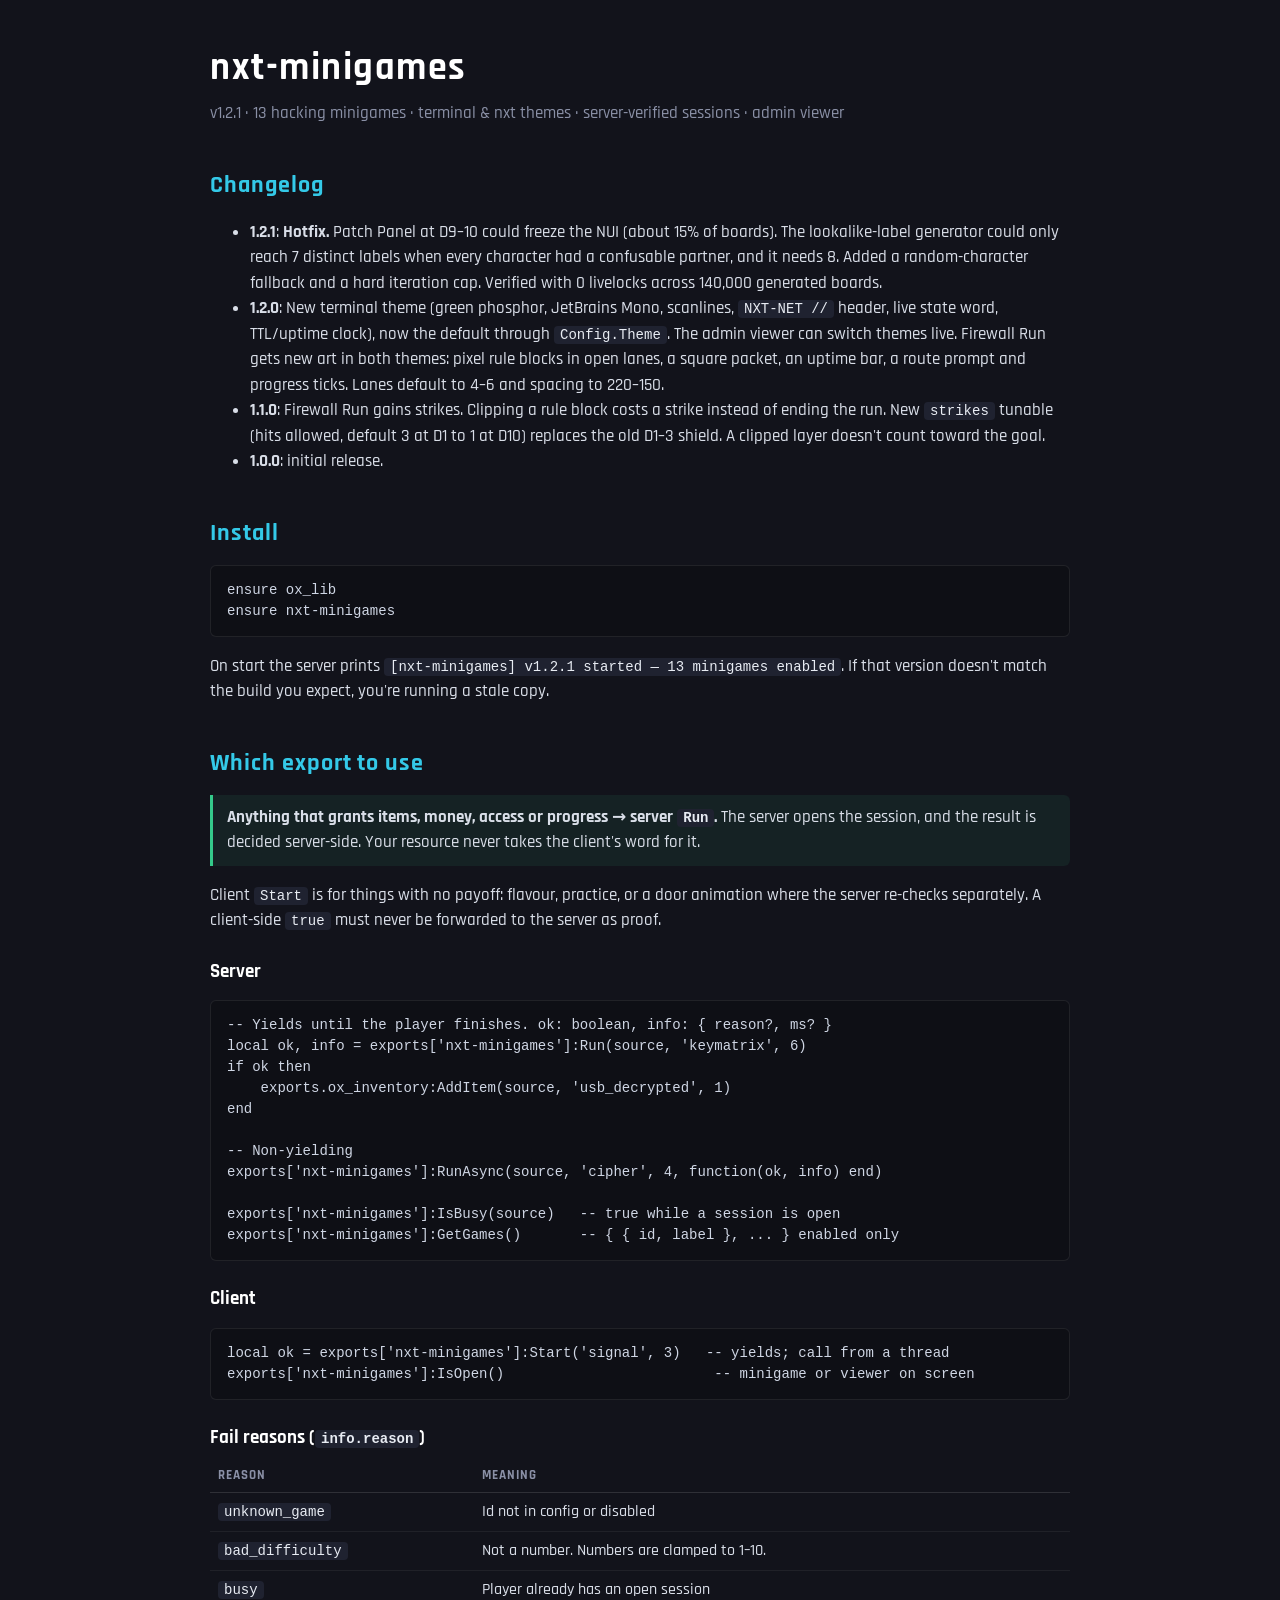
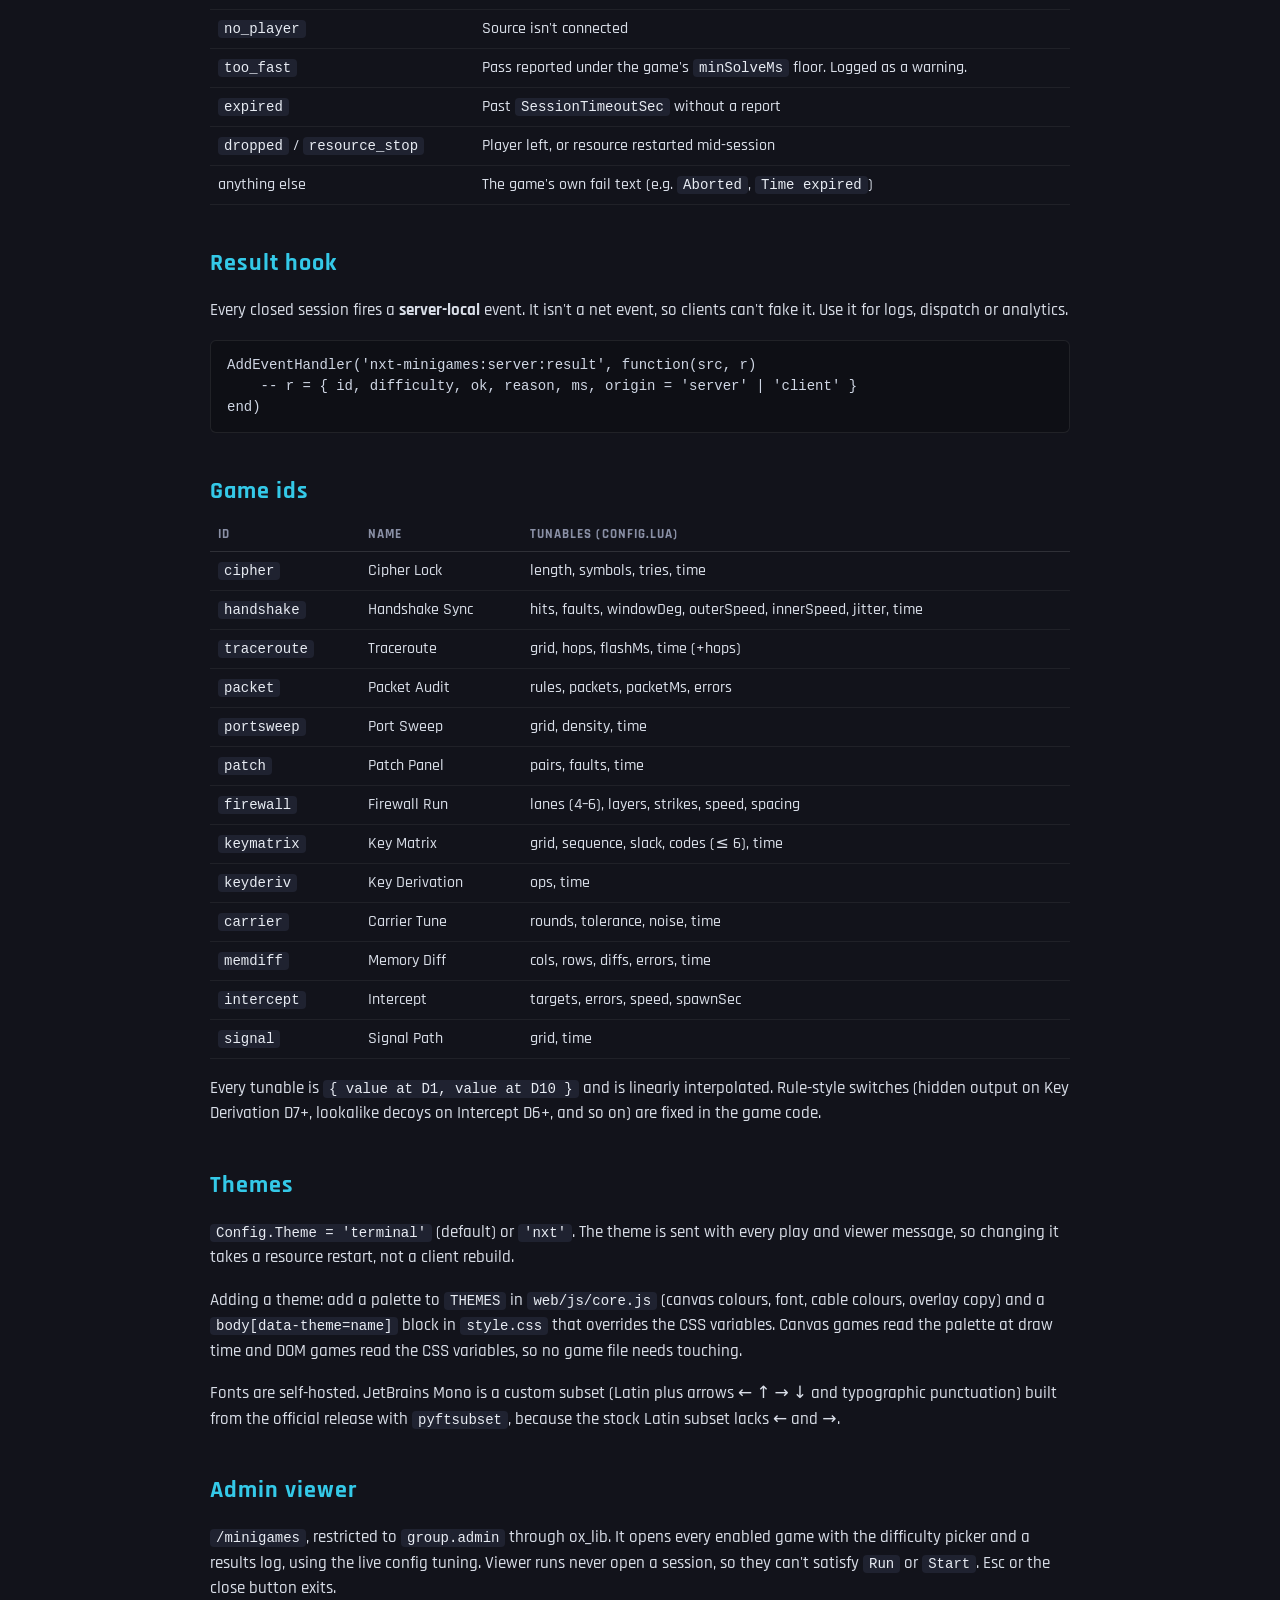
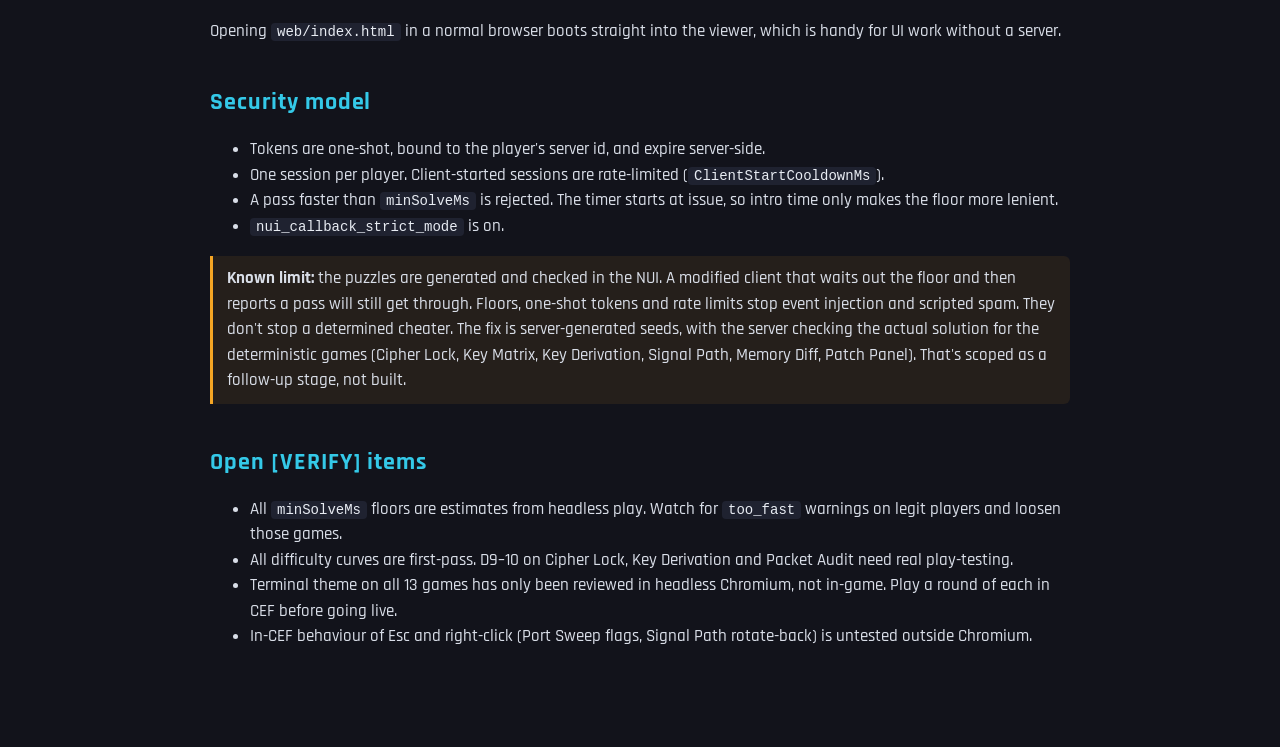
==== docs/reference.html @ f1e1a25a "nxt-minigames 1.2.1 as it runs on the server, with the shared nxt checks The resource was only ever " ====
<!DOCTYPE html><html lang="en"><head><meta charset="UTF-8"><title>nxt-minigames — developer reference</title>
<style>
@font-face{font-family:Rajdhani;src:url('../web/fonts/rajdhani-latin-500-normal.woff2') format('woff2');font-weight:500}
@font-face{font-family:Rajdhani;src:url('../web/fonts/rajdhani-latin-700-normal.woff2') format('woff2');font-weight:700}
body{margin:0;background:#12131B;color:#D9DEE8;font:500 17px/1.5 Rajdhani,system-ui,sans-serif}
main{max-width:860px;margin:0 auto;padding:40px 28px 80px}
h1{font-size:38px;margin:0 0 4px;color:#fff;letter-spacing:.04em} h2{font-size:24px;color:#34c9e8;margin:40px 0 10px;letter-spacing:.04em}
h3{font-size:19px;color:#fff;margin:24px 0 6px}
p.sub{color:#8A90A6;margin:0 0 28px}
code{background:#1F2230;padding:1px 6px;border-radius:4px;font-family:Consolas,monospace;font-size:14px;color:#E8ECF3}
pre{background:#0E0F15;border:1px solid rgba(255,255,255,.08);border-radius:6px;padding:14px 16px;overflow-x:auto;font:14px/1.5 Consolas,monospace;color:#CFD6E4}
table{width:100%;border-collapse:collapse;font-size:16px;margin:8px 0}
th{text-align:left;color:#8A90A6;font-weight:700;font-size:13px;letter-spacing:.08em;text-transform:uppercase;border-bottom:1px solid rgba(255,255,255,.12);padding:6px 8px}
td{border-bottom:1px solid rgba(255,255,255,.06);padding:7px 8px;vertical-align:top}
.warn{border-left:3px solid #f5a524;background:rgba(245,165,36,.08);padding:10px 14px;border-radius:0 6px 6px 0;margin:14px 0}
.ok{border-left:3px solid #34c98a;background:rgba(52,201,138,.08);padding:10px 14px;border-radius:0 6px 6px 0;margin:14px 0}
</style></head><body><main>
<h1>nxt-minigames</h1>
<p class="sub">v1.2.1 · 13 hacking minigames · terminal & nxt themes · server-verified sessions · admin viewer</p>

<h2>Changelog</h2>
<ul><li><b>1.2.1</b>: <b>Hotfix.</b> Patch Panel at D9–10 could freeze the NUI (about 15% of boards). The lookalike-label generator could only reach 7 distinct labels when every character had a confusable partner, and it needs 8. Added a random-character fallback and a hard iteration cap. Verified with 0 livelocks across 140,000 generated boards.</li>
<li><b>1.2.0</b>: New terminal theme (green phosphor, JetBrains Mono, scanlines, <code>NXT-NET //</code> header, live state word, TTL/uptime clock), now the default through <code>Config.Theme</code>. The admin viewer can switch themes live. Firewall Run gets new art in both themes: pixel rule blocks in open lanes, a square packet, an uptime bar, a route prompt and progress ticks. Lanes default to 4–6 and spacing to 220–150.</li>
<li><b>1.1.0</b>: Firewall Run gains strikes. Clipping a rule block costs a strike instead of ending the run. New <code>strikes</code> tunable (hits allowed, default 3 at D1 to 1 at D10) replaces the old D1–3 shield. A clipped layer doesn't count toward the goal.</li>
<li><b>1.0.0</b>: initial release.</li></ul>
<h2>Install</h2>
<pre>ensure ox_lib
ensure nxt-minigames</pre>
<p>On start the server prints <code>[nxt-minigames] v1.2.1 started — 13 minigames enabled</code>. If that version doesn't match the build you expect, you're running a stale copy.</p>

<h2>Which export to use</h2>
<div class="ok"><b>Anything that grants items, money, access or progress → server <code>Run</code>.</b> The server opens the session, and the result is decided server-side. Your resource never takes the client's word for it.</div>
<p>Client <code>Start</code> is for things with no payoff: flavour, practice, or a door animation where the server re-checks separately. A client-side <code>true</code> must never be forwarded to the server as proof.</p>

<h3>Server</h3>
<pre>-- Yields until the player finishes. ok: boolean, info: { reason?, ms? }
local ok, info = exports['nxt-minigames']:Run(source, 'keymatrix', 6)
if ok then
    exports.ox_inventory:AddItem(source, 'usb_decrypted', 1)
end

-- Non-yielding
exports['nxt-minigames']:RunAsync(source, 'cipher', 4, function(ok, info) end)

exports['nxt-minigames']:IsBusy(source)   -- true while a session is open
exports['nxt-minigames']:GetGames()       -- { { id, label }, ... } enabled only</pre>

<h3>Client</h3>
<pre>local ok = exports['nxt-minigames']:Start('signal', 3)   -- yields; call from a thread
exports['nxt-minigames']:IsOpen()                         -- minigame or viewer on screen</pre>

<h3>Fail reasons (<code>info.reason</code>)</h3>
<table><tr><th>Reason</th><th>Meaning</th></tr>
<tr><td><code>unknown_game</code></td><td>Id not in config or disabled</td></tr>
<tr><td><code>bad_difficulty</code></td><td>Not a number. Numbers are clamped to 1–10.</td></tr>
<tr><td><code>busy</code></td><td>Player already has an open session</td></tr>
<tr><td><code>no_player</code></td><td>Source isn't connected</td></tr>
<tr><td><code>too_fast</code></td><td>Pass reported under the game's <code>minSolveMs</code> floor. Logged as a warning.</td></tr>
<tr><td><code>expired</code></td><td>Past <code>SessionTimeoutSec</code> without a report</td></tr>
<tr><td><code>dropped</code> / <code>resource_stop</code></td><td>Player left, or resource restarted mid-session</td></tr>
<tr><td>anything else</td><td>The game's own fail text (e.g. <code>Aborted</code>, <code>Time expired</code>)</td></tr></table>

<h2>Result hook</h2>
<p>Every closed session fires a <b>server-local</b> event. It isn't a net event, so clients can't fake it. Use it for logs, dispatch or analytics.</p>
<pre>AddEventHandler('nxt-minigames:server:result', function(src, r)
    -- r = { id, difficulty, ok, reason, ms, origin = 'server' | 'client' }
end)</pre>

<h2>Game ids</h2>
<table><tr><th>Id</th><th>Name</th><th>Tunables (config.lua)</th></tr>
<tr><td><code>cipher</code></td><td>Cipher Lock</td><td>length, symbols, tries, time</td></tr>
<tr><td><code>handshake</code></td><td>Handshake Sync</td><td>hits, faults, windowDeg, outerSpeed, innerSpeed, jitter, time</td></tr>
<tr><td><code>traceroute</code></td><td>Traceroute</td><td>grid, hops, flashMs, time (+hops)</td></tr>
<tr><td><code>packet</code></td><td>Packet Audit</td><td>rules, packets, packetMs, errors</td></tr>
<tr><td><code>portsweep</code></td><td>Port Sweep</td><td>grid, density, time</td></tr>
<tr><td><code>patch</code></td><td>Patch Panel</td><td>pairs, faults, time</td></tr>
<tr><td><code>firewall</code></td><td>Firewall Run</td><td>lanes (4–6), layers, strikes, speed, spacing</td></tr>
<tr><td><code>keymatrix</code></td><td>Key Matrix</td><td>grid, sequence, slack, codes (≤ 6), time</td></tr>
<tr><td><code>keyderiv</code></td><td>Key Derivation</td><td>ops, time</td></tr>
<tr><td><code>carrier</code></td><td>Carrier Tune</td><td>rounds, tolerance, noise, time</td></tr>
<tr><td><code>memdiff</code></td><td>Memory Diff</td><td>cols, rows, diffs, errors, time</td></tr>
<tr><td><code>intercept</code></td><td>Intercept</td><td>targets, errors, speed, spawnSec</td></tr>
<tr><td><code>signal</code></td><td>Signal Path</td><td>grid, time</td></tr></table>
<p>Every tunable is <code>{ value at D1, value at D10 }</code> and is linearly interpolated. Rule-style switches (hidden output on Key Derivation D7+, lookalike decoys on Intercept D6+, and so on) are fixed in the game code.</p>

<h2>Themes</h2>
<p><code>Config.Theme = 'terminal'</code> (default) or <code>'nxt'</code>. The theme is sent with every play and viewer message, so changing it takes a resource restart, not a client rebuild.</p>
<p>Adding a theme: add a palette to <code>THEMES</code> in <code>web/js/core.js</code> (canvas colours, font, cable colours, overlay copy) and a <code>body[data-theme=name]</code> block in <code>style.css</code> that overrides the CSS variables. Canvas games read the palette at draw time and DOM games read the CSS variables, so no game file needs touching.</p>
<p>Fonts are self-hosted. JetBrains Mono is a custom subset (Latin plus arrows ← ↑ → ↓ and typographic punctuation) built from the official release with <code>pyftsubset</code>, because the stock Latin subset lacks ← and →.</p>
<h2>Admin viewer</h2>
<p><code>/minigames</code>, restricted to <code>group.admin</code> through ox_lib. It opens every enabled game with the difficulty picker and a results log, using the live config tuning. Viewer runs never open a session, so they can't satisfy <code>Run</code> or <code>Start</code>. Esc or the close button exits.</p>
<p>Opening <code>web/index.html</code> in a normal browser boots straight into the viewer, which is handy for UI work without a server.</p>

<h2>Security model</h2>
<ul>
<li>Tokens are one-shot, bound to the player's server id, and expire server-side.</li>
<li>One session per player. Client-started sessions are rate-limited (<code>ClientStartCooldownMs</code>).</li>
<li>A pass faster than <code>minSolveMs</code> is rejected. The timer starts at issue, so intro time only makes the floor more lenient.</li>
<li><code>nui_callback_strict_mode</code> is on.</li>
</ul>
<div class="warn"><b>Known limit:</b> the puzzles are generated and checked in the NUI. A modified client that waits out the floor and then reports a pass will still get through. Floors, one-shot tokens and rate limits stop event injection and scripted spam. They don't stop a determined cheater. The fix is server-generated seeds, with the server checking the actual solution for the deterministic games (Cipher Lock, Key Matrix, Key Derivation, Signal Path, Memory Diff, Patch Panel). That's scoped as a follow-up stage, not built.</div>

<h2>Open [VERIFY] items</h2>
<ul>
<li>All <code>minSolveMs</code> floors are estimates from headless play. Watch for <code>too_fast</code> warnings on legit players and loosen those games.</li>
<li>All difficulty curves are first-pass. D9–10 on Cipher Lock, Key Derivation and Packet Audit need real play-testing.</li>
<li>Terminal theme on all 13 games has only been reviewed in headless Chromium, not in-game. Play a round of each in CEF before going live.</li>
<li>In-CEF behaviour of Esc and right-click (Port Sweep flags, Signal Path rotate-back) is untested outside Chromium.</li>
</ul>
</main></body></html>
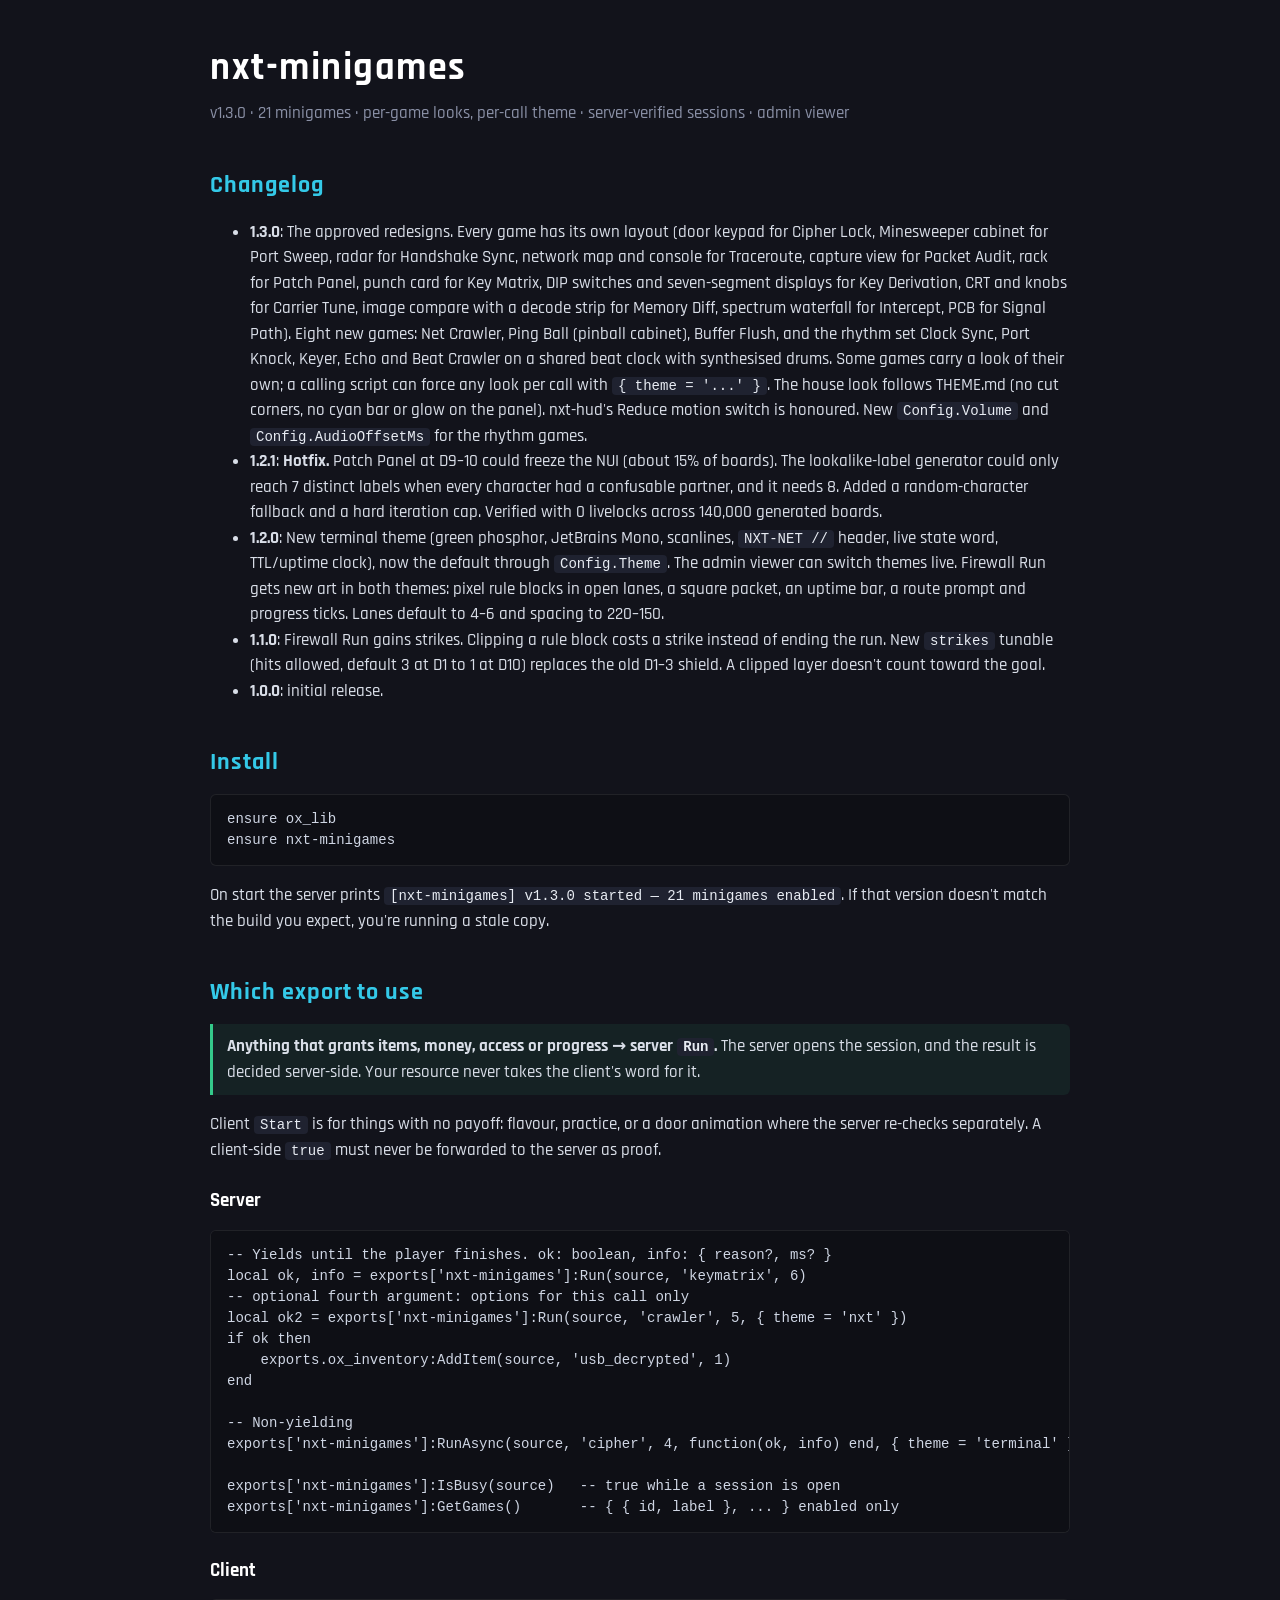
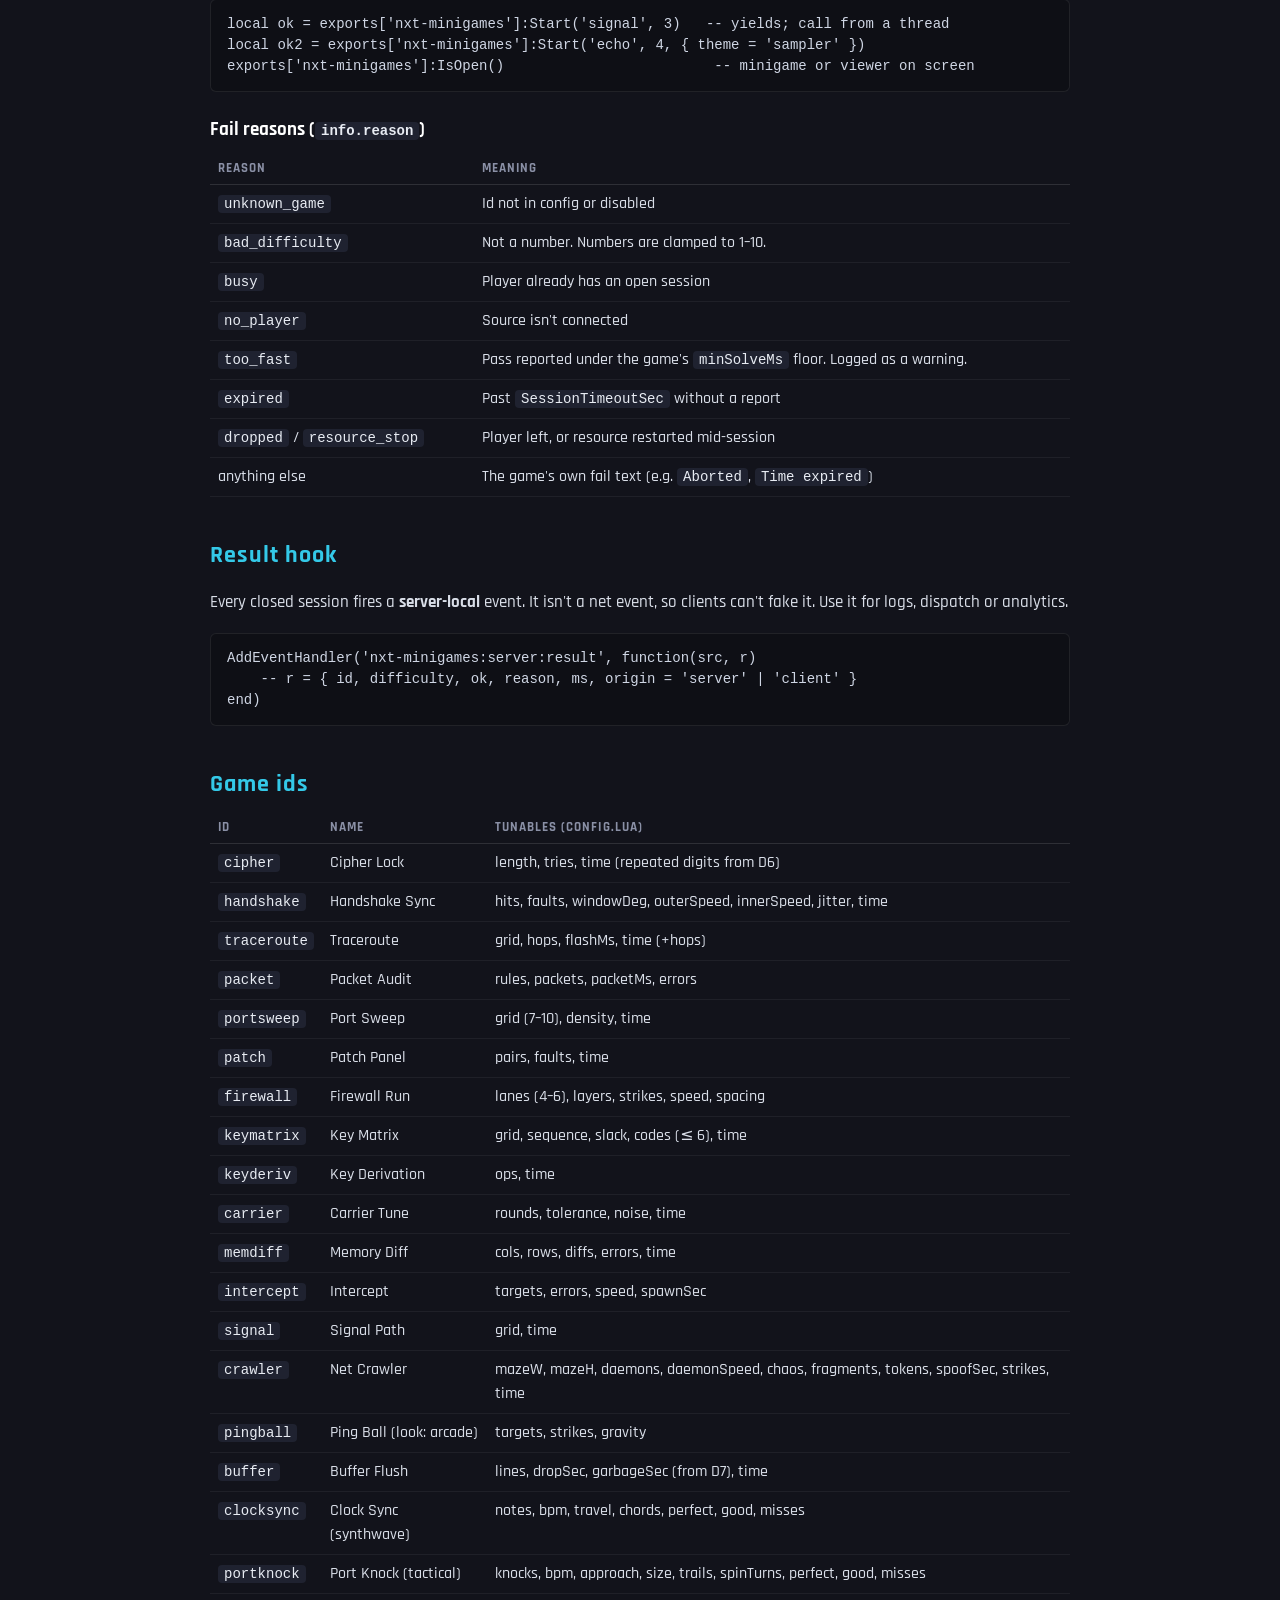
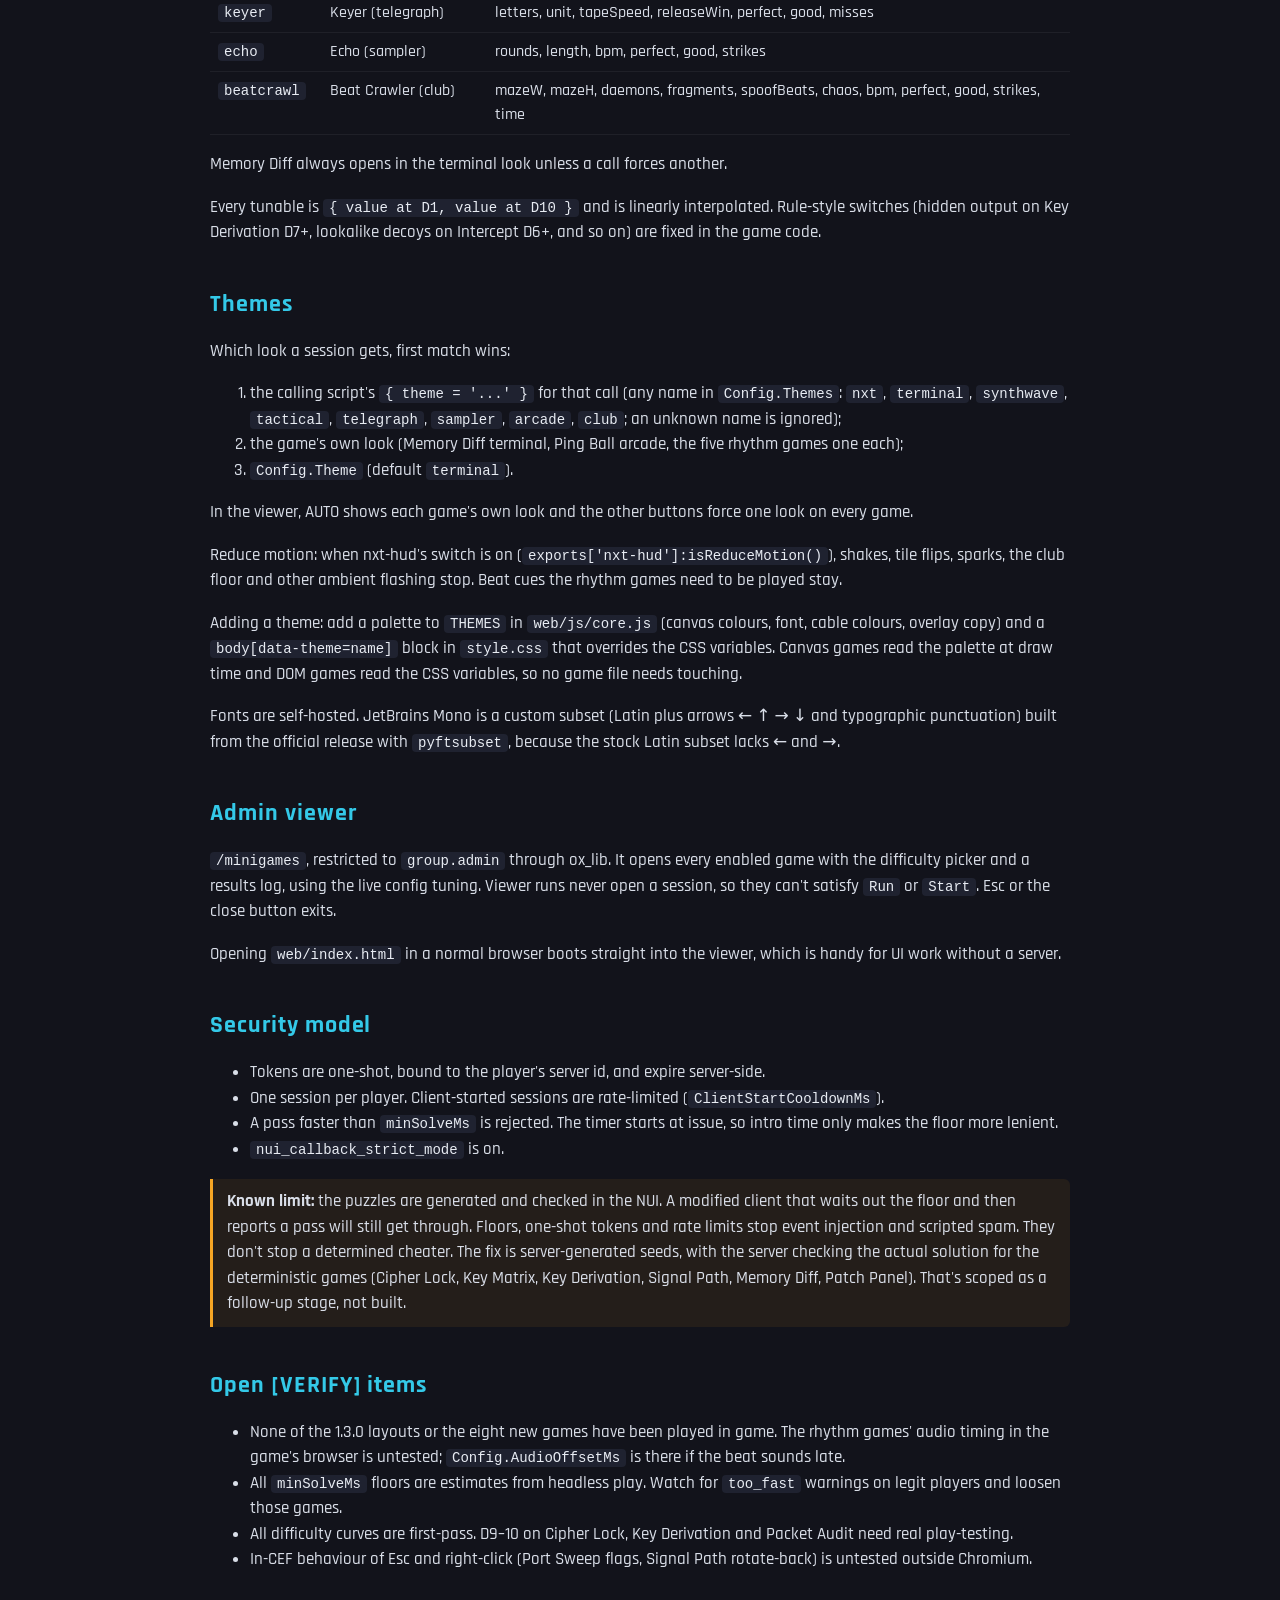
==== commit d84eea31: "1.3.0: the approved redesigns, eight new games and a per-call theme Every game moves to its approved" ====
--- a/docs/reference.html
+++ b/docs/reference.html
@@ -16,17 +16,18 @@
 .ok{border-left:3px solid #34c98a;background:rgba(52,201,138,.08);padding:10px 14px;border-radius:0 6px 6px 0;margin:14px 0}
 </style></head><body><main>
 <h1>nxt-minigames</h1>
-<p class="sub">v1.2.1 · 13 hacking minigames · terminal & nxt themes · server-verified sessions · admin viewer</p>
+<p class="sub">v1.3.0 · 21 minigames · per-game looks, per-call theme · server-verified sessions · admin viewer</p>
 
 <h2>Changelog</h2>
-<ul><li><b>1.2.1</b>: <b>Hotfix.</b> Patch Panel at D9–10 could freeze the NUI (about 15% of boards). The lookalike-label generator could only reach 7 distinct labels when every character had a confusable partner, and it needs 8. Added a random-character fallback and a hard iteration cap. Verified with 0 livelocks across 140,000 generated boards.</li>
+<ul><li><b>1.3.0</b>: The approved redesigns. Every game has its own layout (door keypad for Cipher Lock, Minesweeper cabinet for Port Sweep, radar for Handshake Sync, network map and console for Traceroute, capture view for Packet Audit, rack for Patch Panel, punch card for Key Matrix, DIP switches and seven-segment displays for Key Derivation, CRT and knobs for Carrier Tune, image compare with a decode strip for Memory Diff, spectrum waterfall for Intercept, PCB for Signal Path). Eight new games: Net Crawler, Ping Ball (pinball cabinet), Buffer Flush, and the rhythm set Clock Sync, Port Knock, Keyer, Echo and Beat Crawler on a shared beat clock with synthesised drums. Some games carry a look of their own; a calling script can force any look per call with <code>{ theme = '...' }</code>. The house look follows THEME.md (no cut corners, no cyan bar or glow on the panel). nxt-hud's Reduce motion switch is honoured. New <code>Config.Volume</code> and <code>Config.AudioOffsetMs</code> for the rhythm games.</li>
+<li><b>1.2.1</b>: <b>Hotfix.</b> Patch Panel at D9–10 could freeze the NUI (about 15% of boards). The lookalike-label generator could only reach 7 distinct labels when every character had a confusable partner, and it needs 8. Added a random-character fallback and a hard iteration cap. Verified with 0 livelocks across 140,000 generated boards.</li>
 <li><b>1.2.0</b>: New terminal theme (green phosphor, JetBrains Mono, scanlines, <code>NXT-NET //</code> header, live state word, TTL/uptime clock), now the default through <code>Config.Theme</code>. The admin viewer can switch themes live. Firewall Run gets new art in both themes: pixel rule blocks in open lanes, a square packet, an uptime bar, a route prompt and progress ticks. Lanes default to 4–6 and spacing to 220–150.</li>
 <li><b>1.1.0</b>: Firewall Run gains strikes. Clipping a rule block costs a strike instead of ending the run. New <code>strikes</code> tunable (hits allowed, default 3 at D1 to 1 at D10) replaces the old D1–3 shield. A clipped layer doesn't count toward the goal.</li>
 <li><b>1.0.0</b>: initial release.</li></ul>
 <h2>Install</h2>
 <pre>ensure ox_lib
 ensure nxt-minigames</pre>
-<p>On start the server prints <code>[nxt-minigames] v1.2.1 started — 13 minigames enabled</code>. If that version doesn't match the build you expect, you're running a stale copy.</p>
+<p>On start the server prints <code>[nxt-minigames] v1.3.0 started — 21 minigames enabled</code>. If that version doesn't match the build you expect, you're running a stale copy.</p>
 
 <h2>Which export to use</h2>
 <div class="ok"><b>Anything that grants items, money, access or progress → server <code>Run</code>.</b> The server opens the session, and the result is decided server-side. Your resource never takes the client's word for it.</div>
@@ -35,18 +36,21 @@
 <h3>Server</h3>
 <pre>-- Yields until the player finishes. ok: boolean, info: { reason?, ms? }
 local ok, info = exports['nxt-minigames']:Run(source, 'keymatrix', 6)
+-- optional fourth argument: options for this call only
+local ok2 = exports['nxt-minigames']:Run(source, 'crawler', 5, { theme = 'nxt' })
 if ok then
     exports.ox_inventory:AddItem(source, 'usb_decrypted', 1)
 end
 
 -- Non-yielding
-exports['nxt-minigames']:RunAsync(source, 'cipher', 4, function(ok, info) end)
+exports['nxt-minigames']:RunAsync(source, 'cipher', 4, function(ok, info) end, { theme = 'terminal' })
 
 exports['nxt-minigames']:IsBusy(source)   -- true while a session is open
 exports['nxt-minigames']:GetGames()       -- { { id, label }, ... } enabled only</pre>
 
 <h3>Client</h3>
 <pre>local ok = exports['nxt-minigames']:Start('signal', 3)   -- yields; call from a thread
+local ok2 = exports['nxt-minigames']:Start('echo', 4, { theme = 'sampler' })
 exports['nxt-minigames']:IsOpen()                         -- minigame or viewer on screen</pre>
 
 <h3>Fail reasons (<code>info.reason</code>)</h3>
@@ -68,11 +72,11 @@
 
 <h2>Game ids</h2>
 <table><tr><th>Id</th><th>Name</th><th>Tunables (config.lua)</th></tr>
-<tr><td><code>cipher</code></td><td>Cipher Lock</td><td>length, symbols, tries, time</td></tr>
+<tr><td><code>cipher</code></td><td>Cipher Lock</td><td>length, tries, time (repeated digits from D6)</td></tr>
 <tr><td><code>handshake</code></td><td>Handshake Sync</td><td>hits, faults, windowDeg, outerSpeed, innerSpeed, jitter, time</td></tr>
 <tr><td><code>traceroute</code></td><td>Traceroute</td><td>grid, hops, flashMs, time (+hops)</td></tr>
 <tr><td><code>packet</code></td><td>Packet Audit</td><td>rules, packets, packetMs, errors</td></tr>
-<tr><td><code>portsweep</code></td><td>Port Sweep</td><td>grid, density, time</td></tr>
+<tr><td><code>portsweep</code></td><td>Port Sweep</td><td>grid (7–10), density, time</td></tr>
 <tr><td><code>patch</code></td><td>Patch Panel</td><td>pairs, faults, time</td></tr>
 <tr><td><code>firewall</code></td><td>Firewall Run</td><td>lanes (4–6), layers, strikes, speed, spacing</td></tr>
 <tr><td><code>keymatrix</code></td><td>Key Matrix</td><td>grid, sequence, slack, codes (≤ 6), time</td></tr>
@@ -80,11 +84,25 @@
 <tr><td><code>carrier</code></td><td>Carrier Tune</td><td>rounds, tolerance, noise, time</td></tr>
 <tr><td><code>memdiff</code></td><td>Memory Diff</td><td>cols, rows, diffs, errors, time</td></tr>
 <tr><td><code>intercept</code></td><td>Intercept</td><td>targets, errors, speed, spawnSec</td></tr>
-<tr><td><code>signal</code></td><td>Signal Path</td><td>grid, time</td></tr></table>
+<tr><td><code>signal</code></td><td>Signal Path</td><td>grid, time</td></tr>
+<tr><td><code>crawler</code></td><td>Net Crawler</td><td>mazeW, mazeH, daemons, daemonSpeed, chaos, fragments, tokens, spoofSec, strikes, time</td></tr>
+<tr><td><code>pingball</code></td><td>Ping Ball (look: arcade)</td><td>targets, strikes, gravity</td></tr>
+<tr><td><code>buffer</code></td><td>Buffer Flush</td><td>lines, dropSec, garbageSec (from D7), time</td></tr>
+<tr><td><code>clocksync</code></td><td>Clock Sync (synthwave)</td><td>notes, bpm, travel, chords, perfect, good, misses</td></tr>
+<tr><td><code>portknock</code></td><td>Port Knock (tactical)</td><td>knocks, bpm, approach, size, trails, spinTurns, perfect, good, misses</td></tr>
+<tr><td><code>keyer</code></td><td>Keyer (telegraph)</td><td>letters, unit, tapeSpeed, releaseWin, perfect, good, misses</td></tr>
+<tr><td><code>echo</code></td><td>Echo (sampler)</td><td>rounds, length, bpm, perfect, good, strikes</td></tr>
+<tr><td><code>beatcrawl</code></td><td>Beat Crawler (club)</td><td>mazeW, mazeH, daemons, fragments, spoofBeats, chaos, bpm, perfect, good, strikes, time</td></tr></table>
+<p>Memory Diff always opens in the terminal look unless a call forces another.</p>
 <p>Every tunable is <code>{ value at D1, value at D10 }</code> and is linearly interpolated. Rule-style switches (hidden output on Key Derivation D7+, lookalike decoys on Intercept D6+, and so on) are fixed in the game code.</p>
 
 <h2>Themes</h2>
-<p><code>Config.Theme = 'terminal'</code> (default) or <code>'nxt'</code>. The theme is sent with every play and viewer message, so changing it takes a resource restart, not a client rebuild.</p>
+<p>Which look a session gets, first match wins:</p>
+<ol><li>the calling script's <code>{ theme = '...' }</code> for that call (any name in <code>Config.Themes</code>: <code>nxt</code>, <code>terminal</code>, <code>synthwave</code>, <code>tactical</code>, <code>telegraph</code>, <code>sampler</code>, <code>arcade</code>, <code>club</code>; an unknown name is ignored);</li>
+<li>the game's own look (Memory Diff terminal, Ping Ball arcade, the five rhythm games one each);</li>
+<li><code>Config.Theme</code> (default <code>terminal</code>).</li></ol>
+<p>In the viewer, AUTO shows each game's own look and the other buttons force one look on every game.</p>
+<p>Reduce motion: when nxt-hud's switch is on (<code>exports['nxt-hud']:isReduceMotion()</code>), shakes, tile flips, sparks, the club floor and other ambient flashing stop. Beat cues the rhythm games need to be played stay.</p>
 <p>Adding a theme: add a palette to <code>THEMES</code> in <code>web/js/core.js</code> (canvas colours, font, cable colours, overlay copy) and a <code>body[data-theme=name]</code> block in <code>style.css</code> that overrides the CSS variables. Canvas games read the palette at draw time and DOM games read the CSS variables, so no game file needs touching.</p>
 <p>Fonts are self-hosted. JetBrains Mono is a custom subset (Latin plus arrows ← ↑ → ↓ and typographic punctuation) built from the official release with <code>pyftsubset</code>, because the stock Latin subset lacks ← and →.</p>
 <h2>Admin viewer</h2>
@@ -102,9 +120,9 @@
 
 <h2>Open [VERIFY] items</h2>
 <ul>
+<li>None of the 1.3.0 layouts or the eight new games have been played in game. The rhythm games' audio timing in the game's browser is untested; <code>Config.AudioOffsetMs</code> is there if the beat sounds late.</li>
 <li>All <code>minSolveMs</code> floors are estimates from headless play. Watch for <code>too_fast</code> warnings on legit players and loosen those games.</li>
 <li>All difficulty curves are first-pass. D9–10 on Cipher Lock, Key Derivation and Packet Audit need real play-testing.</li>
-<li>Terminal theme on all 13 games has only been reviewed in headless Chromium, not in-game. Play a round of each in CEF before going live.</li>
 <li>In-CEF behaviour of Esc and right-click (Port Sweep flags, Signal Path rotate-back) is untested outside Chromium.</li>
 </ul>
 </main></body></html>
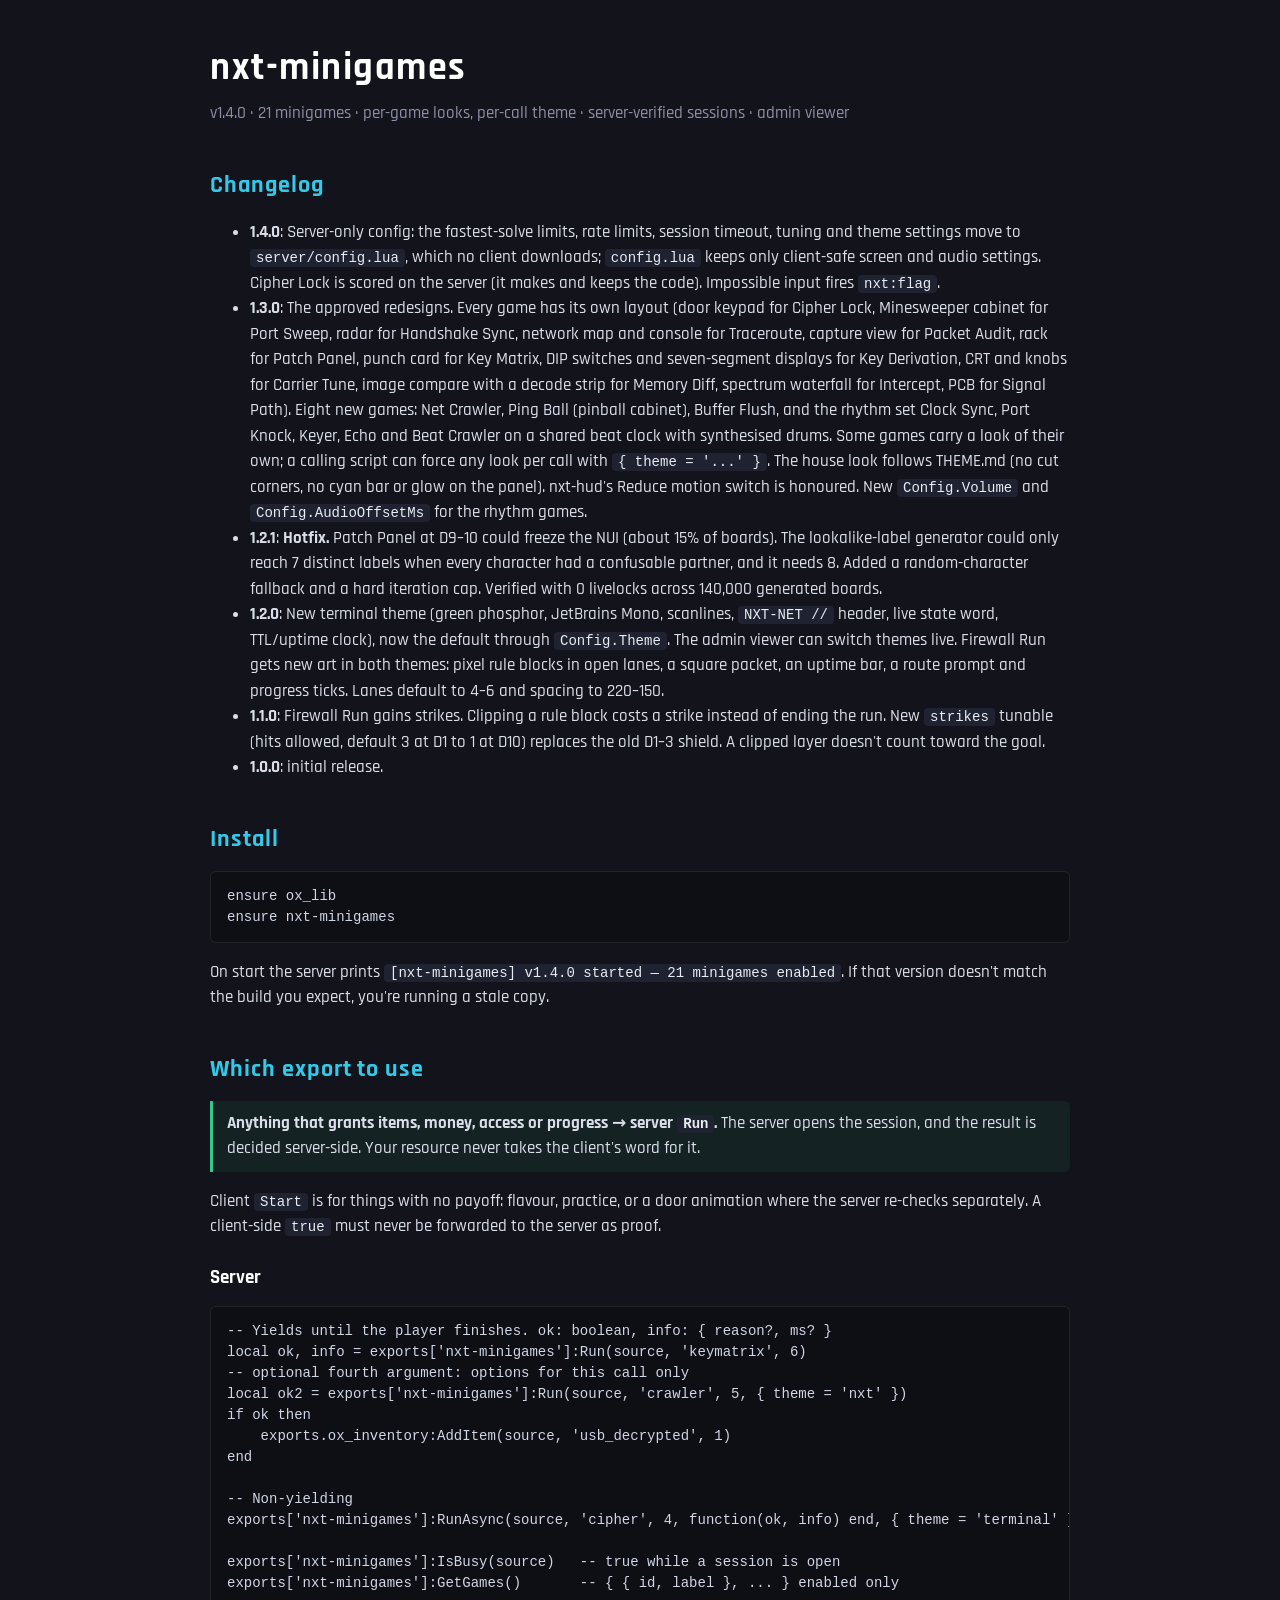
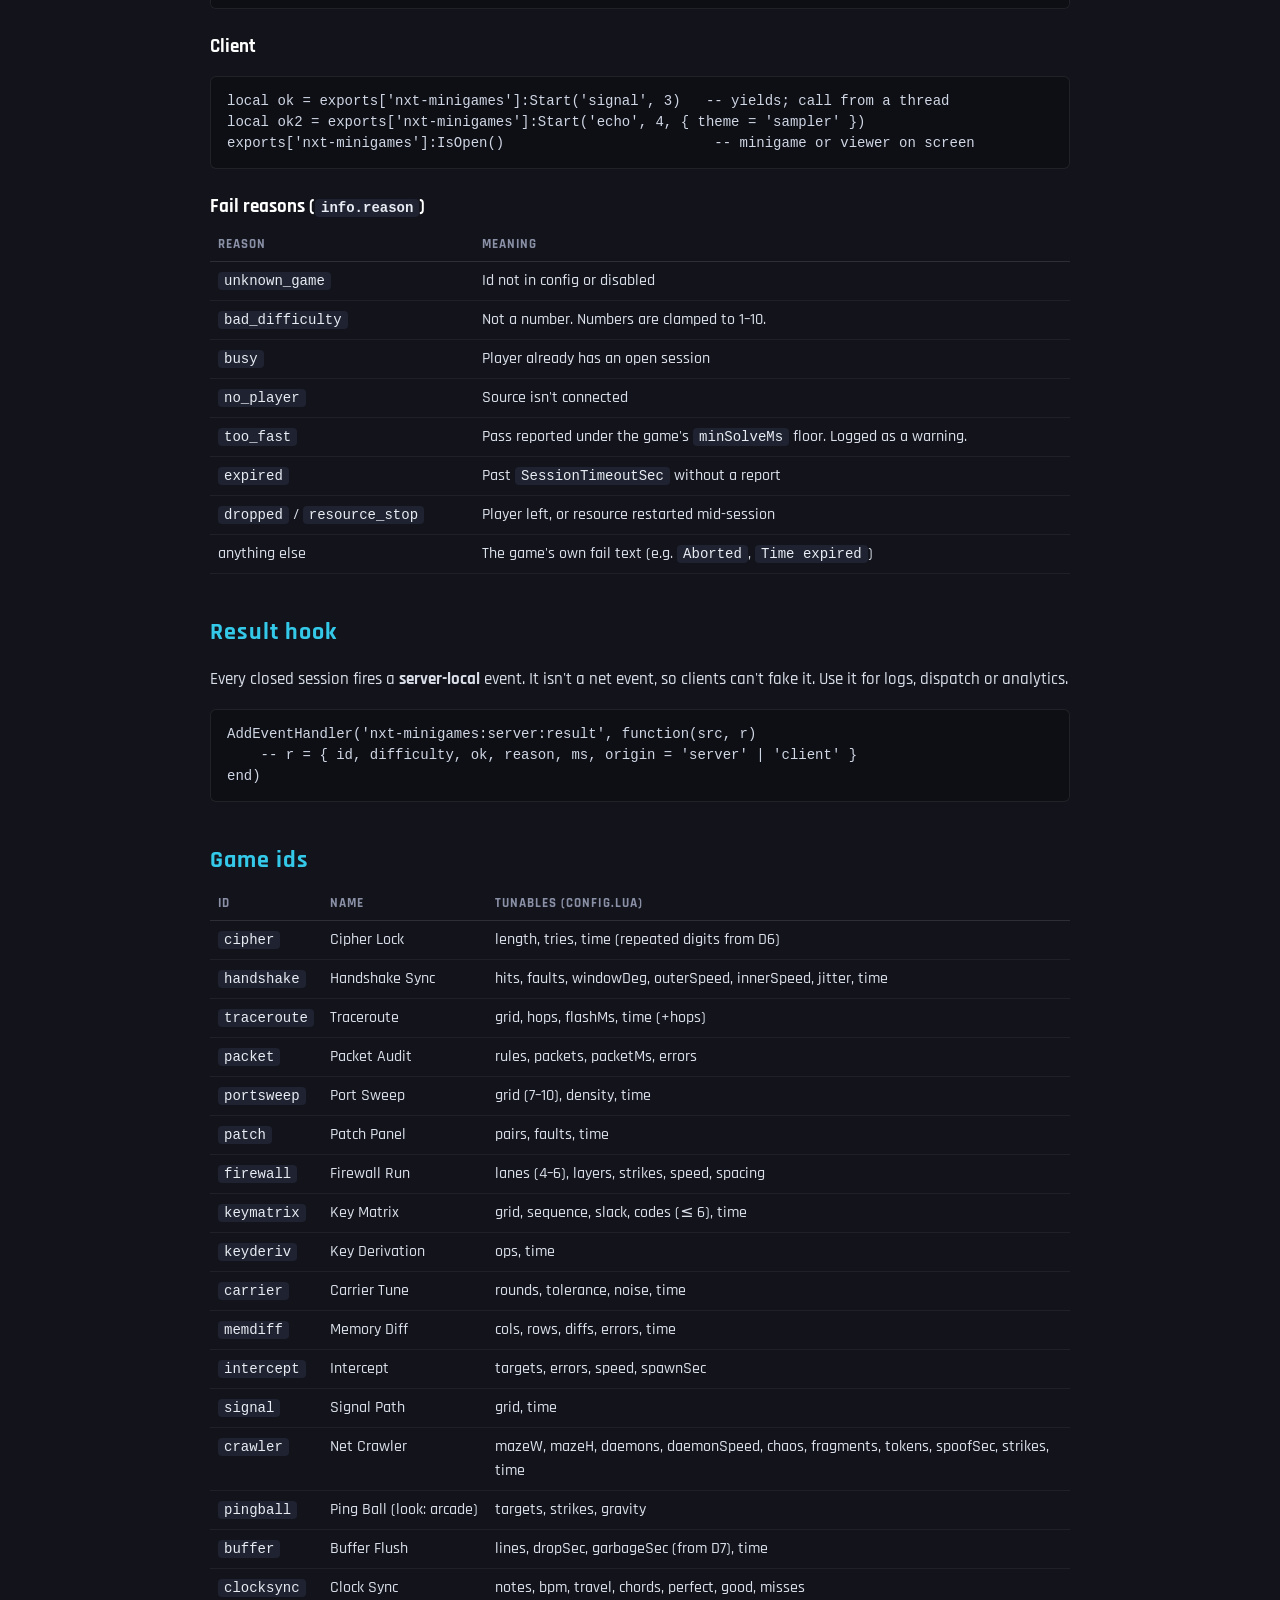
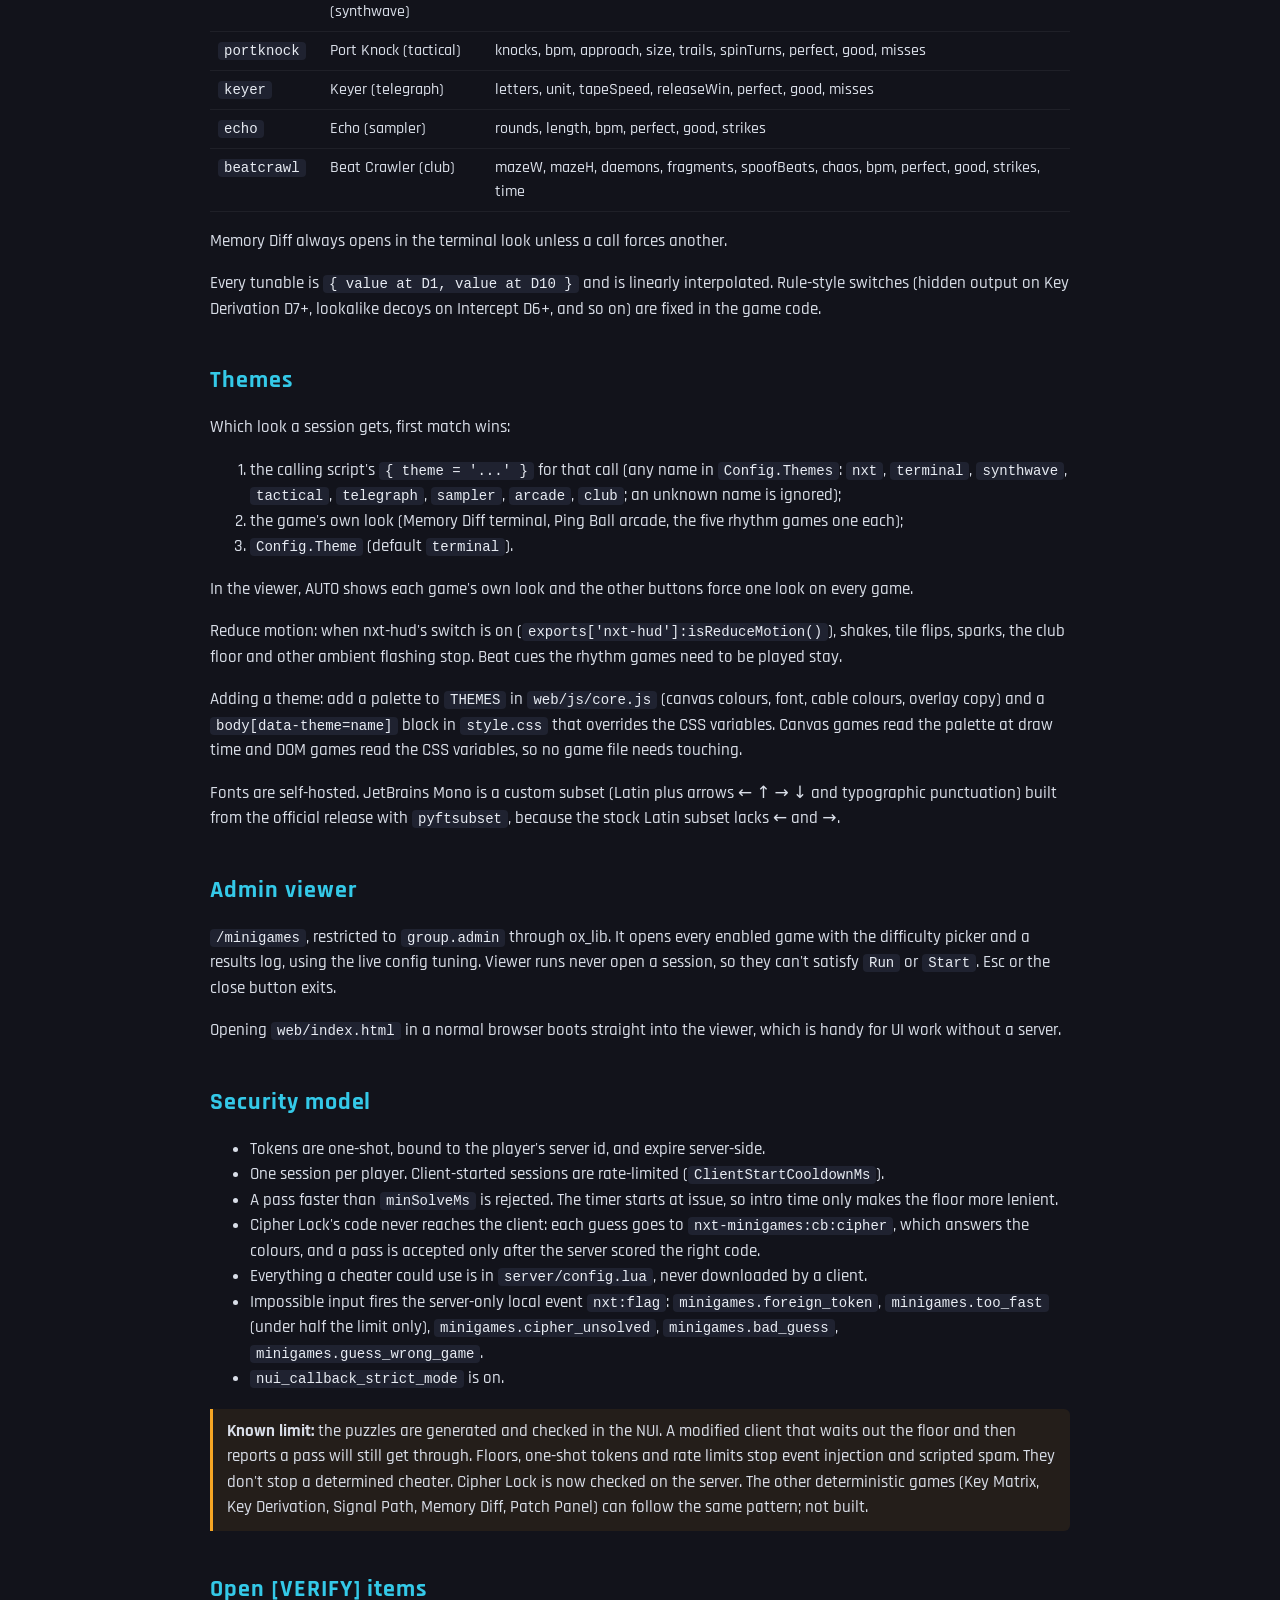
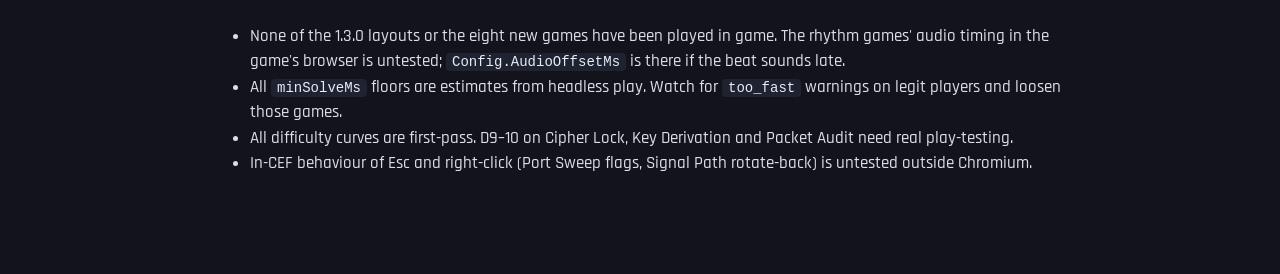
==== commit 8e09817d: "1.4.0: server-only config, nxt:flag, Cipher Lock scored on the server Everything a cheater could use" ====
--- a/docs/reference.html
+++ b/docs/reference.html
@@ -16,10 +16,11 @@
 .ok{border-left:3px solid #34c98a;background:rgba(52,201,138,.08);padding:10px 14px;border-radius:0 6px 6px 0;margin:14px 0}
 </style></head><body><main>
 <h1>nxt-minigames</h1>
-<p class="sub">v1.3.0 · 21 minigames · per-game looks, per-call theme · server-verified sessions · admin viewer</p>
+<p class="sub">v1.4.0 · 21 minigames · per-game looks, per-call theme · server-verified sessions · admin viewer</p>
 
 <h2>Changelog</h2>
-<ul><li><b>1.3.0</b>: The approved redesigns. Every game has its own layout (door keypad for Cipher Lock, Minesweeper cabinet for Port Sweep, radar for Handshake Sync, network map and console for Traceroute, capture view for Packet Audit, rack for Patch Panel, punch card for Key Matrix, DIP switches and seven-segment displays for Key Derivation, CRT and knobs for Carrier Tune, image compare with a decode strip for Memory Diff, spectrum waterfall for Intercept, PCB for Signal Path). Eight new games: Net Crawler, Ping Ball (pinball cabinet), Buffer Flush, and the rhythm set Clock Sync, Port Knock, Keyer, Echo and Beat Crawler on a shared beat clock with synthesised drums. Some games carry a look of their own; a calling script can force any look per call with <code>{ theme = '...' }</code>. The house look follows THEME.md (no cut corners, no cyan bar or glow on the panel). nxt-hud's Reduce motion switch is honoured. New <code>Config.Volume</code> and <code>Config.AudioOffsetMs</code> for the rhythm games.</li>
+<ul><li><b>1.4.0</b>: Server-only config: the fastest-solve limits, rate limits, session timeout, tuning and theme settings move to <code>server/config.lua</code>, which no client downloads; <code>config.lua</code> keeps only client-safe screen and audio settings. Cipher Lock is scored on the server (it makes and keeps the code). Impossible input fires <code>nxt:flag</code>.</li>
+<li><b>1.3.0</b>: The approved redesigns. Every game has its own layout (door keypad for Cipher Lock, Minesweeper cabinet for Port Sweep, radar for Handshake Sync, network map and console for Traceroute, capture view for Packet Audit, rack for Patch Panel, punch card for Key Matrix, DIP switches and seven-segment displays for Key Derivation, CRT and knobs for Carrier Tune, image compare with a decode strip for Memory Diff, spectrum waterfall for Intercept, PCB for Signal Path). Eight new games: Net Crawler, Ping Ball (pinball cabinet), Buffer Flush, and the rhythm set Clock Sync, Port Knock, Keyer, Echo and Beat Crawler on a shared beat clock with synthesised drums. Some games carry a look of their own; a calling script can force any look per call with <code>{ theme = '...' }</code>. The house look follows THEME.md (no cut corners, no cyan bar or glow on the panel). nxt-hud's Reduce motion switch is honoured. New <code>Config.Volume</code> and <code>Config.AudioOffsetMs</code> for the rhythm games.</li>
 <li><b>1.2.1</b>: <b>Hotfix.</b> Patch Panel at D9–10 could freeze the NUI (about 15% of boards). The lookalike-label generator could only reach 7 distinct labels when every character had a confusable partner, and it needs 8. Added a random-character fallback and a hard iteration cap. Verified with 0 livelocks across 140,000 generated boards.</li>
 <li><b>1.2.0</b>: New terminal theme (green phosphor, JetBrains Mono, scanlines, <code>NXT-NET //</code> header, live state word, TTL/uptime clock), now the default through <code>Config.Theme</code>. The admin viewer can switch themes live. Firewall Run gets new art in both themes: pixel rule blocks in open lanes, a square packet, an uptime bar, a route prompt and progress ticks. Lanes default to 4–6 and spacing to 220–150.</li>
 <li><b>1.1.0</b>: Firewall Run gains strikes. Clipping a rule block costs a strike instead of ending the run. New <code>strikes</code> tunable (hits allowed, default 3 at D1 to 1 at D10) replaces the old D1–3 shield. A clipped layer doesn't count toward the goal.</li>
@@ -27,7 +28,7 @@
 <h2>Install</h2>
 <pre>ensure ox_lib
 ensure nxt-minigames</pre>
-<p>On start the server prints <code>[nxt-minigames] v1.3.0 started — 21 minigames enabled</code>. If that version doesn't match the build you expect, you're running a stale copy.</p>
+<p>On start the server prints <code>[nxt-minigames] v1.4.0 started — 21 minigames enabled</code>. If that version doesn't match the build you expect, you're running a stale copy.</p>
 
 <h2>Which export to use</h2>
 <div class="ok"><b>Anything that grants items, money, access or progress → server <code>Run</code>.</b> The server opens the session, and the result is decided server-side. Your resource never takes the client's word for it.</div>
@@ -114,9 +115,12 @@
 <li>Tokens are one-shot, bound to the player's server id, and expire server-side.</li>
 <li>One session per player. Client-started sessions are rate-limited (<code>ClientStartCooldownMs</code>).</li>
 <li>A pass faster than <code>minSolveMs</code> is rejected. The timer starts at issue, so intro time only makes the floor more lenient.</li>
+<li>Cipher Lock's code never reaches the client: each guess goes to <code>nxt-minigames:cb:cipher</code>, which answers the colours, and a pass is accepted only after the server scored the right code.</li>
+<li>Everything a cheater could use is in <code>server/config.lua</code>, never downloaded by a client.</li>
+<li>Impossible input fires the server-only local event <code>nxt:flag</code>: <code>minigames.foreign_token</code>, <code>minigames.too_fast</code> (under half the limit only), <code>minigames.cipher_unsolved</code>, <code>minigames.bad_guess</code>, <code>minigames.guess_wrong_game</code>.</li>
 <li><code>nui_callback_strict_mode</code> is on.</li>
 </ul>
-<div class="warn"><b>Known limit:</b> the puzzles are generated and checked in the NUI. A modified client that waits out the floor and then reports a pass will still get through. Floors, one-shot tokens and rate limits stop event injection and scripted spam. They don't stop a determined cheater. The fix is server-generated seeds, with the server checking the actual solution for the deterministic games (Cipher Lock, Key Matrix, Key Derivation, Signal Path, Memory Diff, Patch Panel). That's scoped as a follow-up stage, not built.</div>
+<div class="warn"><b>Known limit:</b> the puzzles are generated and checked in the NUI. A modified client that waits out the floor and then reports a pass will still get through. Floors, one-shot tokens and rate limits stop event injection and scripted spam. They don't stop a determined cheater. Cipher Lock is now checked on the server. The other deterministic games (Key Matrix, Key Derivation, Signal Path, Memory Diff, Patch Panel) can follow the same pattern; not built.</div>
 
 <h2>Open [VERIFY] items</h2>
 <ul>
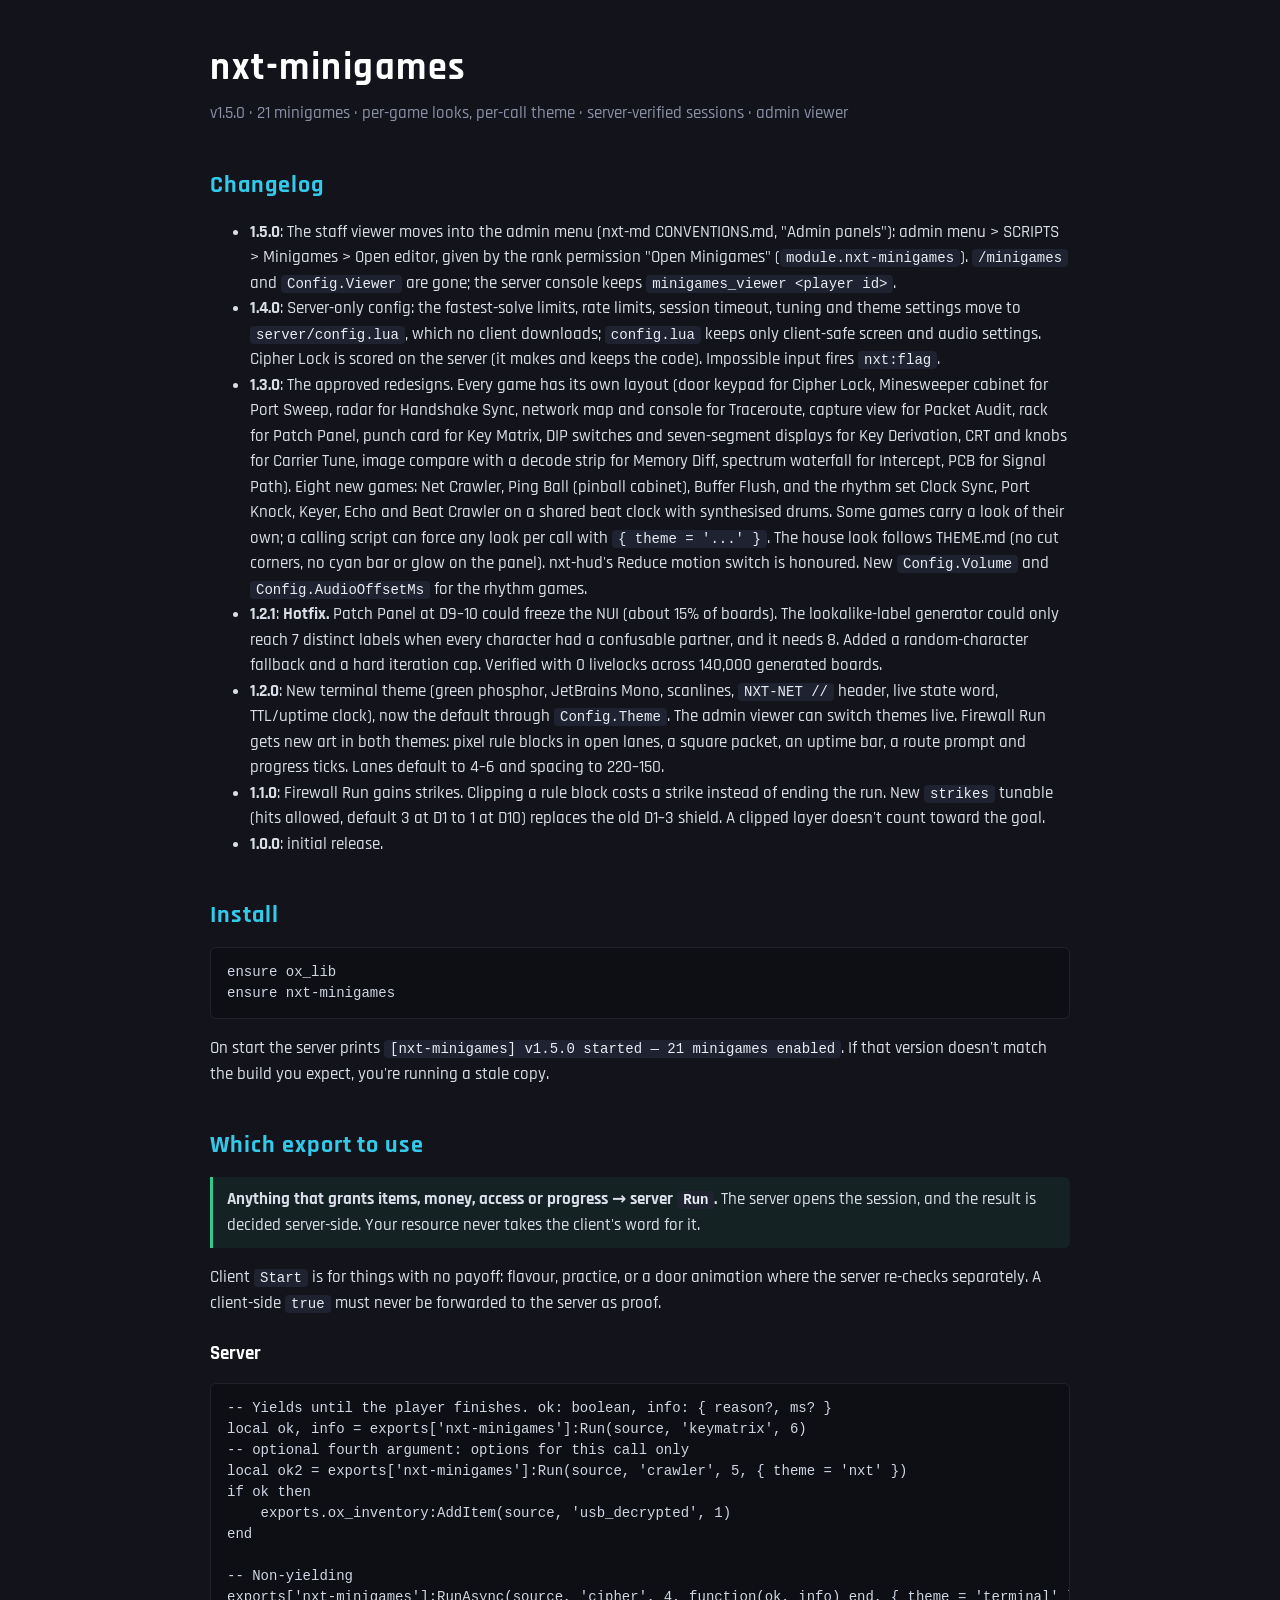
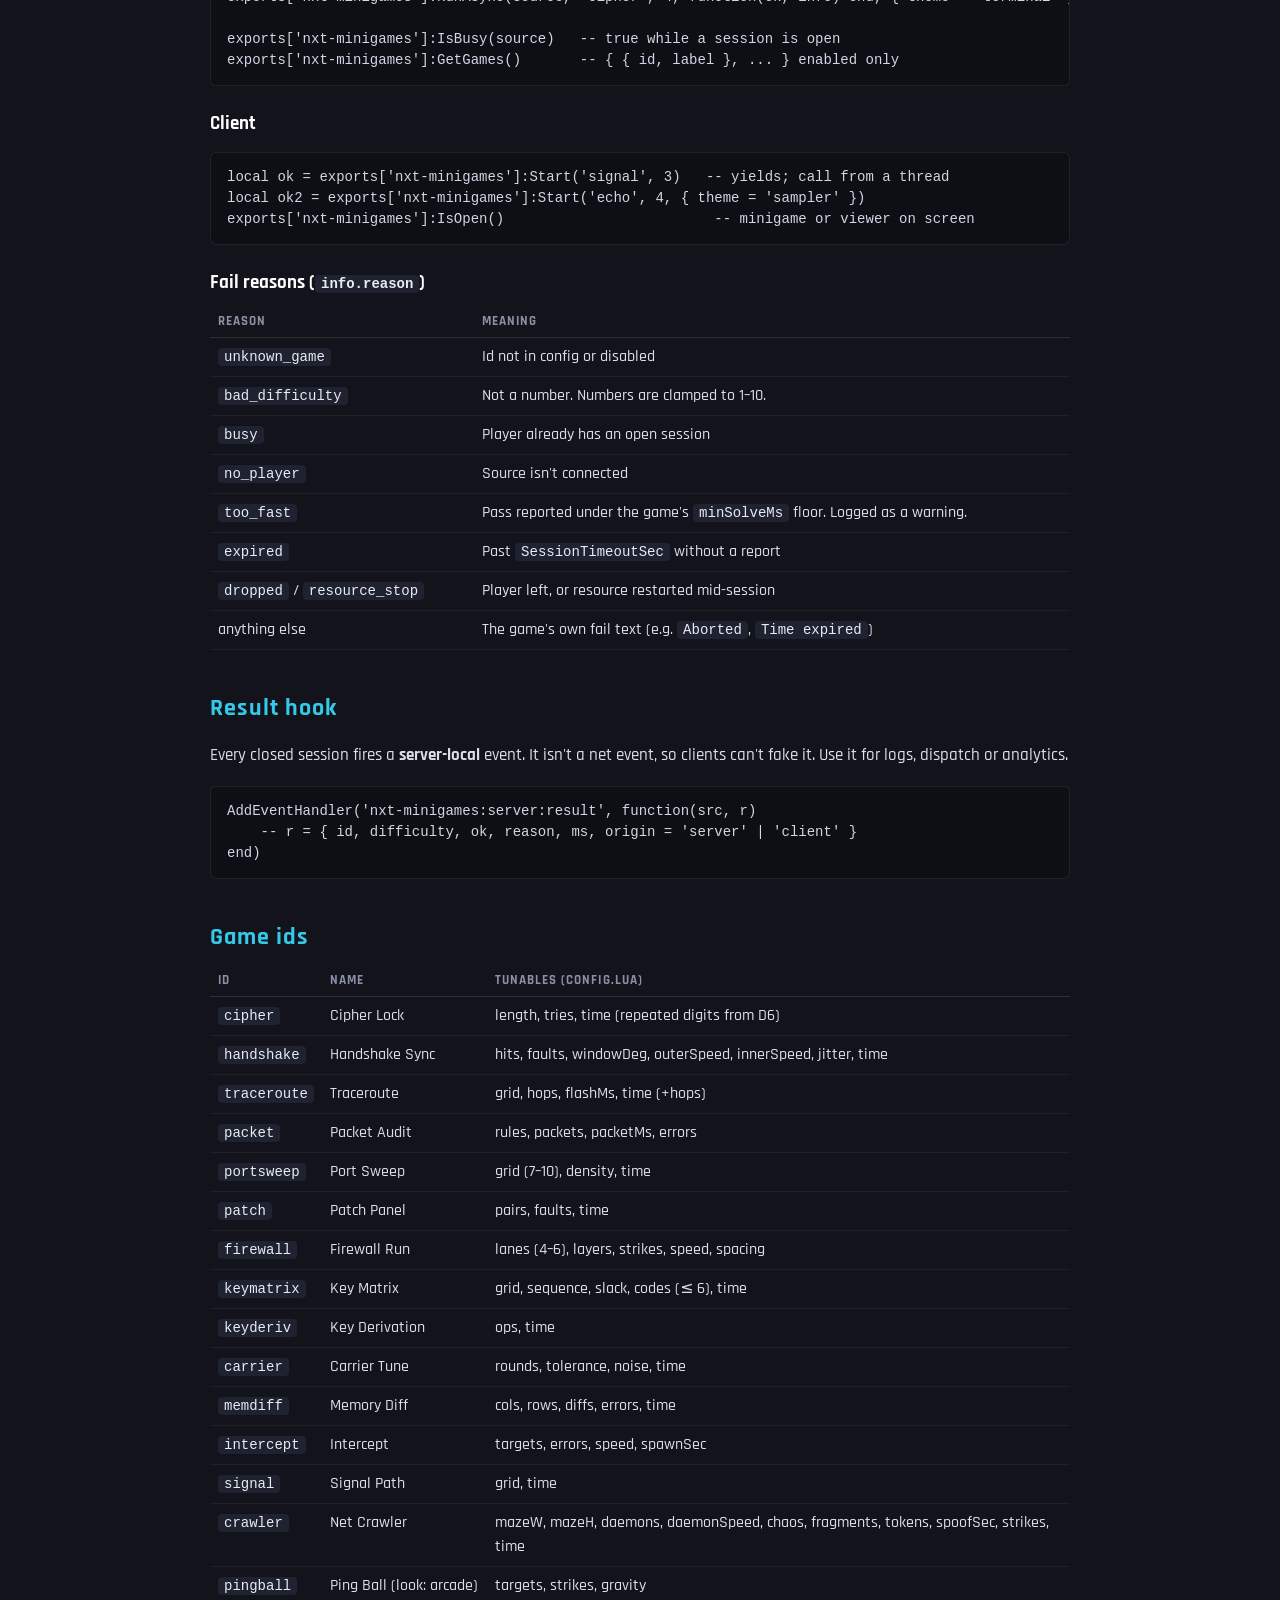
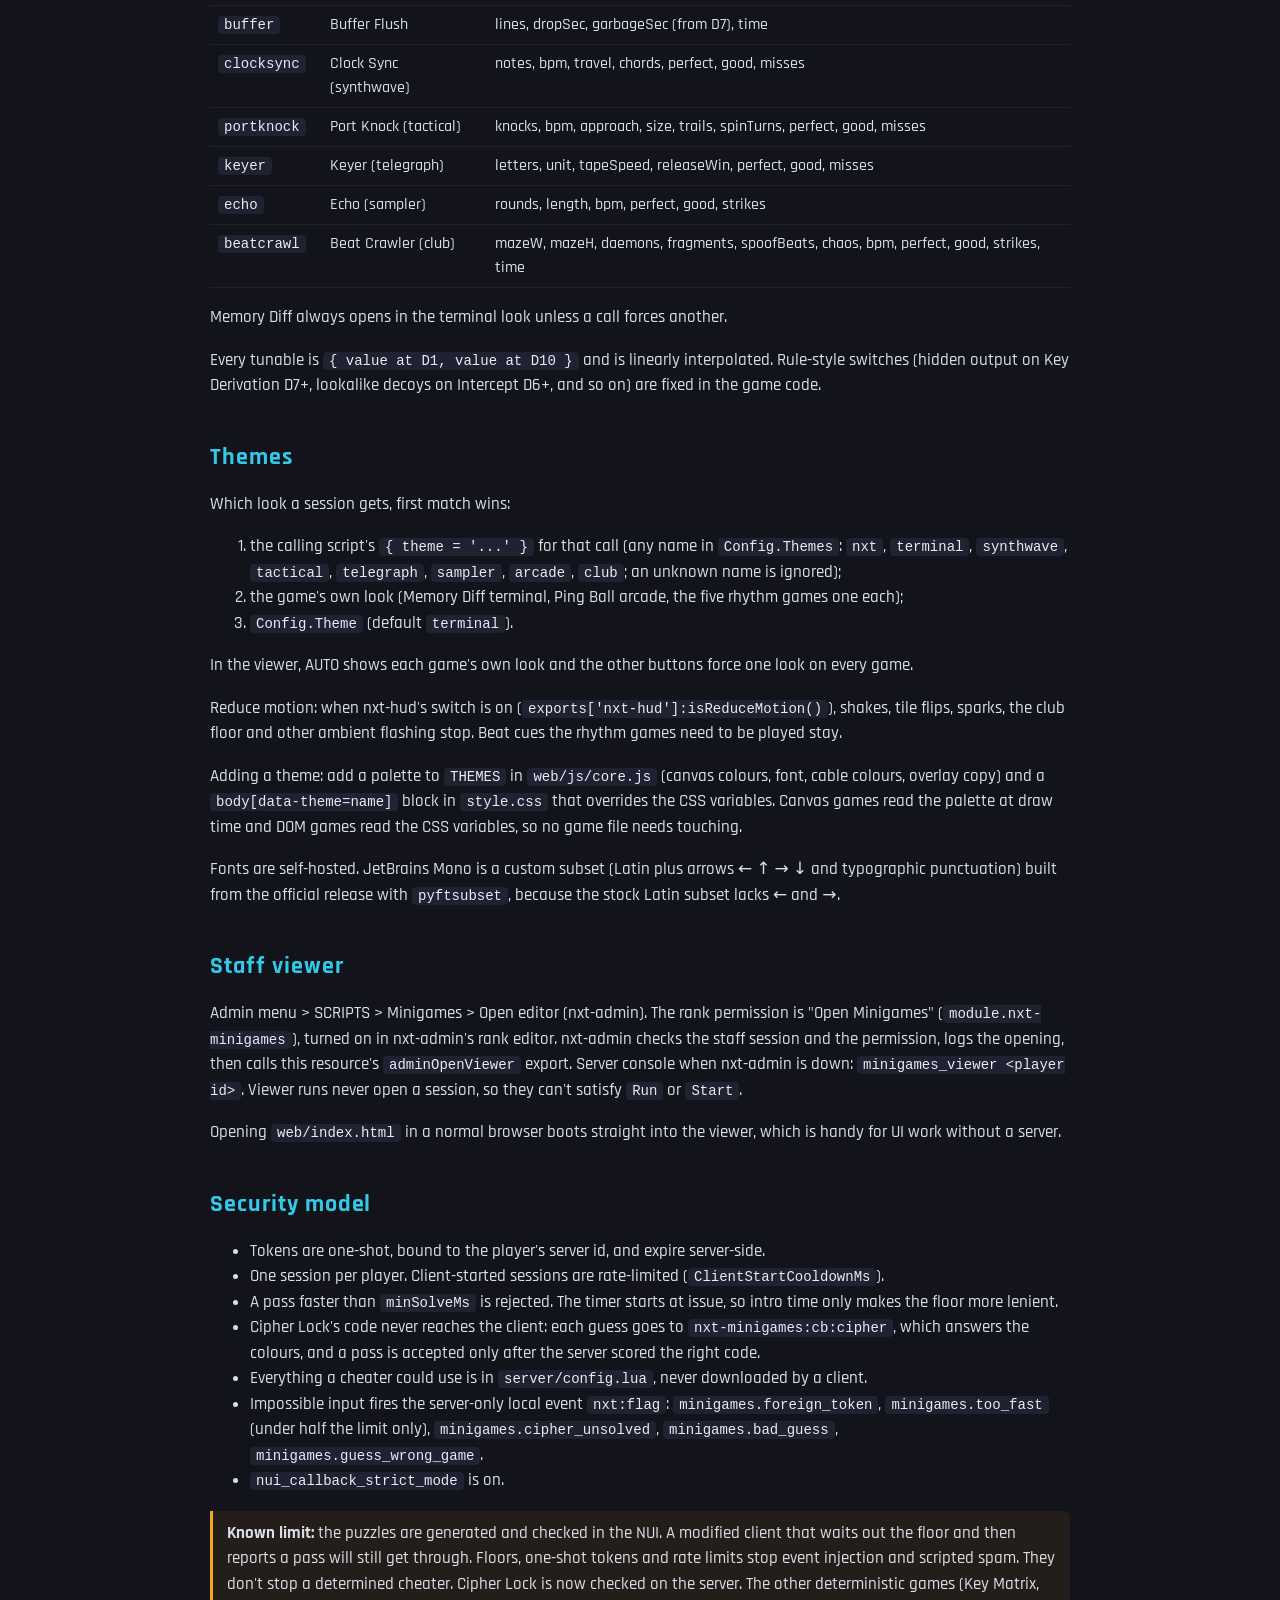
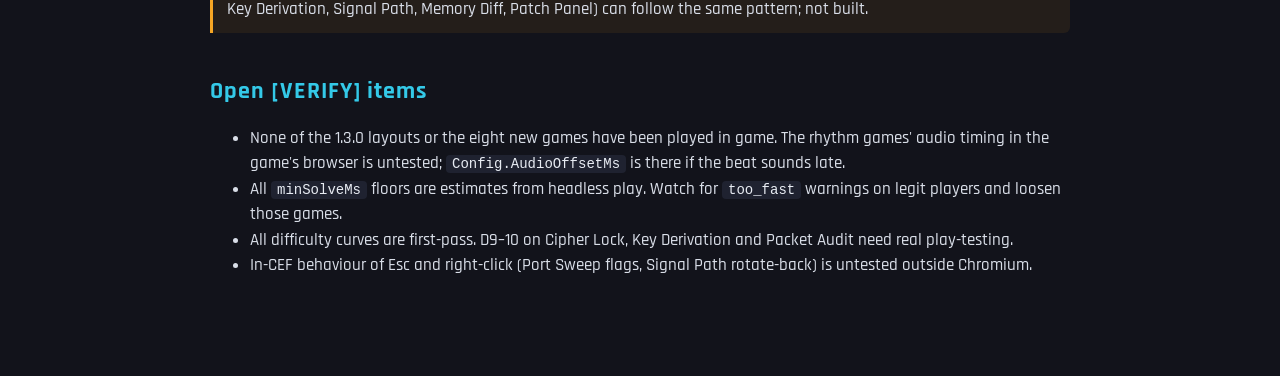
==== commit 175a2e6f: "1.5.0: the staff viewer opens from the admin menu Per nxt-md CONVENTIONS.md "Admin panels": the view" ====
--- a/docs/reference.html
+++ b/docs/reference.html
@@ -16,10 +16,11 @@
 .ok{border-left:3px solid #34c98a;background:rgba(52,201,138,.08);padding:10px 14px;border-radius:0 6px 6px 0;margin:14px 0}
 </style></head><body><main>
 <h1>nxt-minigames</h1>
-<p class="sub">v1.4.0 · 21 minigames · per-game looks, per-call theme · server-verified sessions · admin viewer</p>
+<p class="sub">v1.5.0 · 21 minigames · per-game looks, per-call theme · server-verified sessions · admin viewer</p>
 
 <h2>Changelog</h2>
-<ul><li><b>1.4.0</b>: Server-only config: the fastest-solve limits, rate limits, session timeout, tuning and theme settings move to <code>server/config.lua</code>, which no client downloads; <code>config.lua</code> keeps only client-safe screen and audio settings. Cipher Lock is scored on the server (it makes and keeps the code). Impossible input fires <code>nxt:flag</code>.</li>
+<ul><li><b>1.5.0</b>: The staff viewer moves into the admin menu (nxt-md CONVENTIONS.md, "Admin panels"): admin menu &gt; SCRIPTS &gt; Minigames &gt; Open editor, given by the rank permission "Open Minigames" (<code>module.nxt-minigames</code>). <code>/minigames</code> and <code>Config.Viewer</code> are gone; the server console keeps <code>minigames_viewer &lt;player id&gt;</code>.</li>
+<li><b>1.4.0</b>: Server-only config: the fastest-solve limits, rate limits, session timeout, tuning and theme settings move to <code>server/config.lua</code>, which no client downloads; <code>config.lua</code> keeps only client-safe screen and audio settings. Cipher Lock is scored on the server (it makes and keeps the code). Impossible input fires <code>nxt:flag</code>.</li>
 <li><b>1.3.0</b>: The approved redesigns. Every game has its own layout (door keypad for Cipher Lock, Minesweeper cabinet for Port Sweep, radar for Handshake Sync, network map and console for Traceroute, capture view for Packet Audit, rack for Patch Panel, punch card for Key Matrix, DIP switches and seven-segment displays for Key Derivation, CRT and knobs for Carrier Tune, image compare with a decode strip for Memory Diff, spectrum waterfall for Intercept, PCB for Signal Path). Eight new games: Net Crawler, Ping Ball (pinball cabinet), Buffer Flush, and the rhythm set Clock Sync, Port Knock, Keyer, Echo and Beat Crawler on a shared beat clock with synthesised drums. Some games carry a look of their own; a calling script can force any look per call with <code>{ theme = '...' }</code>. The house look follows THEME.md (no cut corners, no cyan bar or glow on the panel). nxt-hud's Reduce motion switch is honoured. New <code>Config.Volume</code> and <code>Config.AudioOffsetMs</code> for the rhythm games.</li>
 <li><b>1.2.1</b>: <b>Hotfix.</b> Patch Panel at D9–10 could freeze the NUI (about 15% of boards). The lookalike-label generator could only reach 7 distinct labels when every character had a confusable partner, and it needs 8. Added a random-character fallback and a hard iteration cap. Verified with 0 livelocks across 140,000 generated boards.</li>
 <li><b>1.2.0</b>: New terminal theme (green phosphor, JetBrains Mono, scanlines, <code>NXT-NET //</code> header, live state word, TTL/uptime clock), now the default through <code>Config.Theme</code>. The admin viewer can switch themes live. Firewall Run gets new art in both themes: pixel rule blocks in open lanes, a square packet, an uptime bar, a route prompt and progress ticks. Lanes default to 4–6 and spacing to 220–150.</li>
@@ -28,7 +29,7 @@
 <h2>Install</h2>
 <pre>ensure ox_lib
 ensure nxt-minigames</pre>
-<p>On start the server prints <code>[nxt-minigames] v1.4.0 started — 21 minigames enabled</code>. If that version doesn't match the build you expect, you're running a stale copy.</p>
+<p>On start the server prints <code>[nxt-minigames] v1.5.0 started — 21 minigames enabled</code>. If that version doesn't match the build you expect, you're running a stale copy.</p>
 
 <h2>Which export to use</h2>
 <div class="ok"><b>Anything that grants items, money, access or progress → server <code>Run</code>.</b> The server opens the session, and the result is decided server-side. Your resource never takes the client's word for it.</div>
@@ -106,8 +107,8 @@
 <p>Reduce motion: when nxt-hud's switch is on (<code>exports['nxt-hud']:isReduceMotion()</code>), shakes, tile flips, sparks, the club floor and other ambient flashing stop. Beat cues the rhythm games need to be played stay.</p>
 <p>Adding a theme: add a palette to <code>THEMES</code> in <code>web/js/core.js</code> (canvas colours, font, cable colours, overlay copy) and a <code>body[data-theme=name]</code> block in <code>style.css</code> that overrides the CSS variables. Canvas games read the palette at draw time and DOM games read the CSS variables, so no game file needs touching.</p>
 <p>Fonts are self-hosted. JetBrains Mono is a custom subset (Latin plus arrows ← ↑ → ↓ and typographic punctuation) built from the official release with <code>pyftsubset</code>, because the stock Latin subset lacks ← and →.</p>
-<h2>Admin viewer</h2>
-<p><code>/minigames</code>, restricted to <code>group.admin</code> through ox_lib. It opens every enabled game with the difficulty picker and a results log, using the live config tuning. Viewer runs never open a session, so they can't satisfy <code>Run</code> or <code>Start</code>. Esc or the close button exits.</p>
+<h2>Staff viewer</h2>
+<p>Admin menu &gt; SCRIPTS &gt; Minigames &gt; Open editor (nxt-admin). The rank permission is "Open Minigames" (<code>module.nxt-minigames</code>), turned on in nxt-admin's rank editor. nxt-admin checks the staff session and the permission, logs the opening, then calls this resource's <code>adminOpenViewer</code> export. Server console when nxt-admin is down: <code>minigames_viewer &lt;player id&gt;</code>. Viewer runs never open a session, so they can't satisfy <code>Run</code> or <code>Start</code>.</p>
 <p>Opening <code>web/index.html</code> in a normal browser boots straight into the viewer, which is handy for UI work without a server.</p>
 
 <h2>Security model</h2>
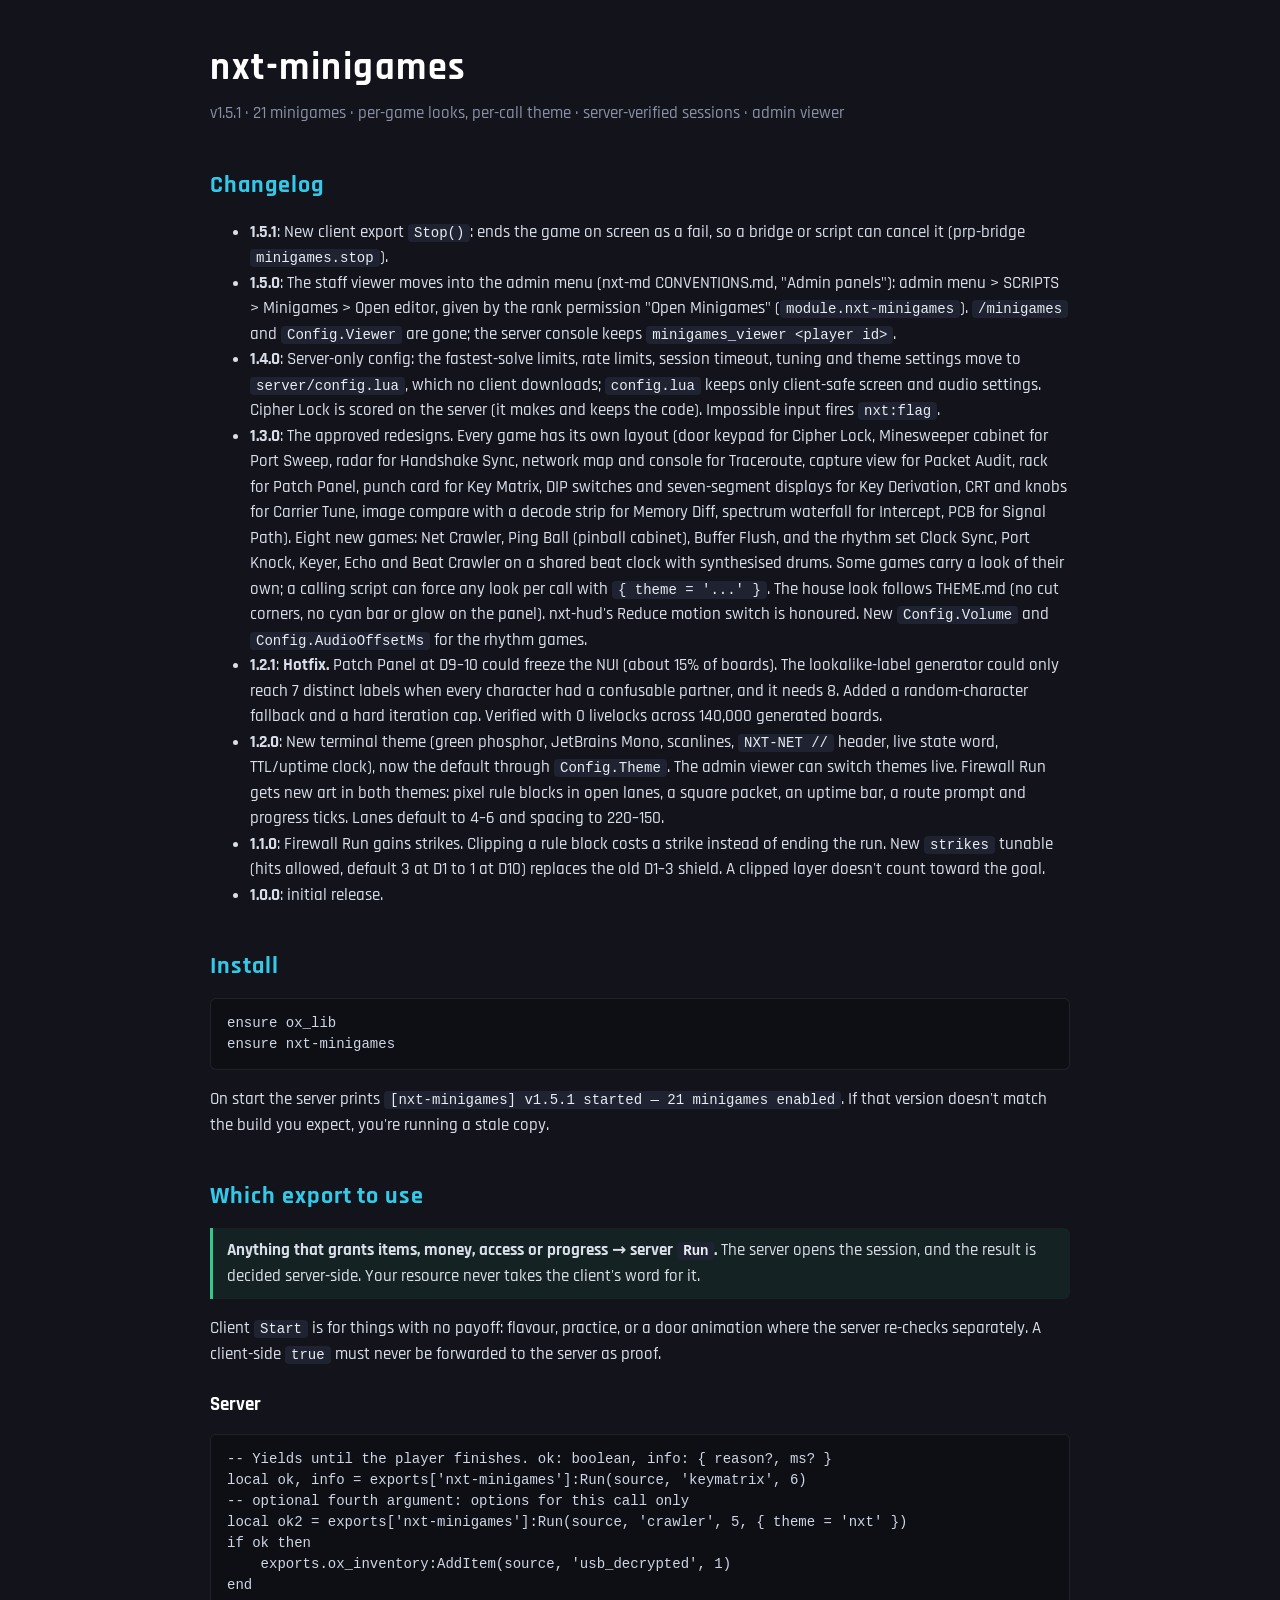
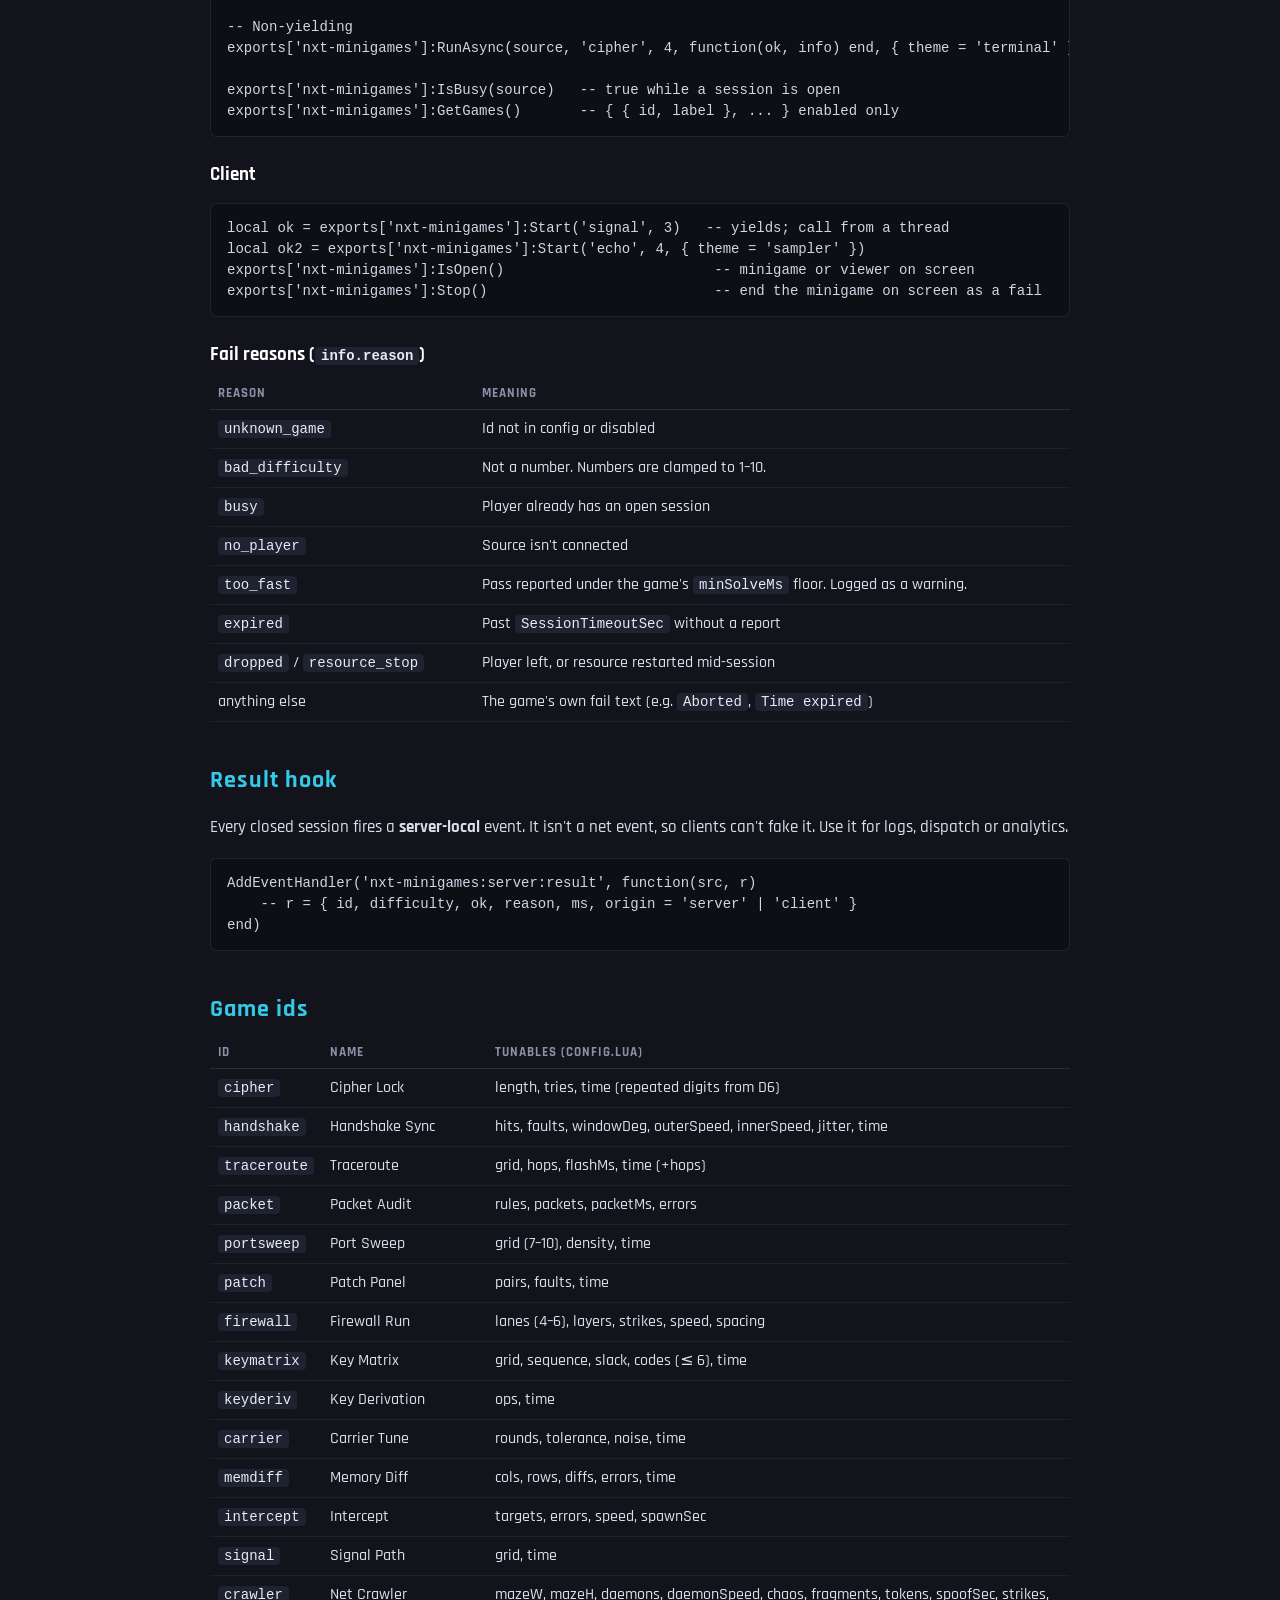
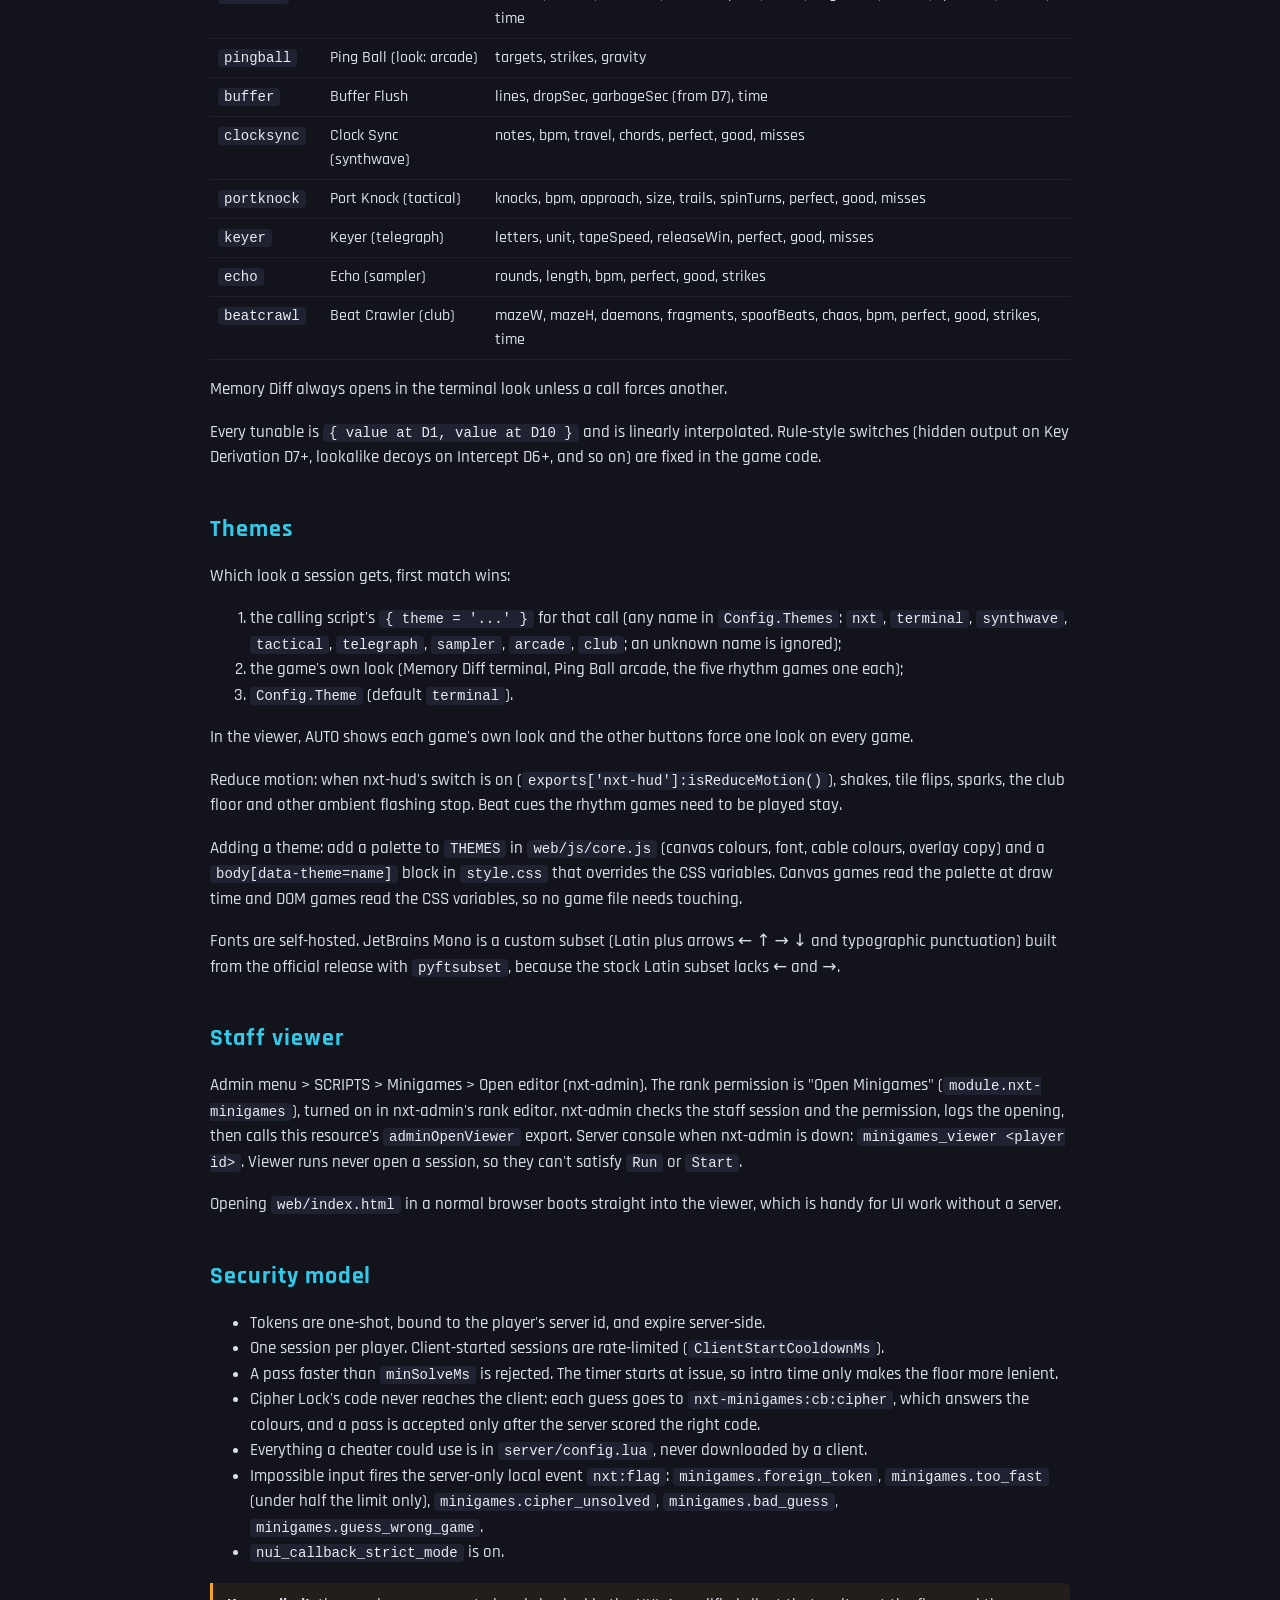
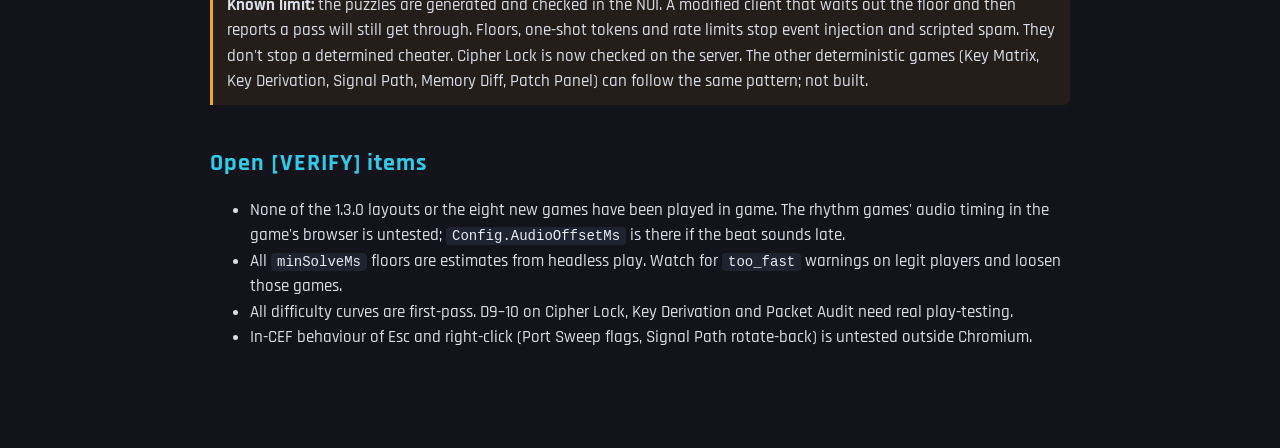
==== commit d0ba4221: "1.5.1: client export Stop ends the minigame on screen as a fail For prp-bridge's minigames.stop and " ====
--- a/docs/reference.html
+++ b/docs/reference.html
@@ -16,10 +16,11 @@
 .ok{border-left:3px solid #34c98a;background:rgba(52,201,138,.08);padding:10px 14px;border-radius:0 6px 6px 0;margin:14px 0}
 </style></head><body><main>
 <h1>nxt-minigames</h1>
-<p class="sub">v1.5.0 · 21 minigames · per-game looks, per-call theme · server-verified sessions · admin viewer</p>
+<p class="sub">v1.5.1 · 21 minigames · per-game looks, per-call theme · server-verified sessions · admin viewer</p>
 
 <h2>Changelog</h2>
-<ul><li><b>1.5.0</b>: The staff viewer moves into the admin menu (nxt-md CONVENTIONS.md, "Admin panels"): admin menu &gt; SCRIPTS &gt; Minigames &gt; Open editor, given by the rank permission "Open Minigames" (<code>module.nxt-minigames</code>). <code>/minigames</code> and <code>Config.Viewer</code> are gone; the server console keeps <code>minigames_viewer &lt;player id&gt;</code>.</li>
+<ul><li><b>1.5.1</b>: New client export <code>Stop()</code>: ends the game on screen as a fail, so a bridge or script can cancel it (prp-bridge <code>minigames.stop</code>).</li>
+<li><b>1.5.0</b>: The staff viewer moves into the admin menu (nxt-md CONVENTIONS.md, "Admin panels"): admin menu &gt; SCRIPTS &gt; Minigames &gt; Open editor, given by the rank permission "Open Minigames" (<code>module.nxt-minigames</code>). <code>/minigames</code> and <code>Config.Viewer</code> are gone; the server console keeps <code>minigames_viewer &lt;player id&gt;</code>.</li>
 <li><b>1.4.0</b>: Server-only config: the fastest-solve limits, rate limits, session timeout, tuning and theme settings move to <code>server/config.lua</code>, which no client downloads; <code>config.lua</code> keeps only client-safe screen and audio settings. Cipher Lock is scored on the server (it makes and keeps the code). Impossible input fires <code>nxt:flag</code>.</li>
 <li><b>1.3.0</b>: The approved redesigns. Every game has its own layout (door keypad for Cipher Lock, Minesweeper cabinet for Port Sweep, radar for Handshake Sync, network map and console for Traceroute, capture view for Packet Audit, rack for Patch Panel, punch card for Key Matrix, DIP switches and seven-segment displays for Key Derivation, CRT and knobs for Carrier Tune, image compare with a decode strip for Memory Diff, spectrum waterfall for Intercept, PCB for Signal Path). Eight new games: Net Crawler, Ping Ball (pinball cabinet), Buffer Flush, and the rhythm set Clock Sync, Port Knock, Keyer, Echo and Beat Crawler on a shared beat clock with synthesised drums. Some games carry a look of their own; a calling script can force any look per call with <code>{ theme = '...' }</code>. The house look follows THEME.md (no cut corners, no cyan bar or glow on the panel). nxt-hud's Reduce motion switch is honoured. New <code>Config.Volume</code> and <code>Config.AudioOffsetMs</code> for the rhythm games.</li>
 <li><b>1.2.1</b>: <b>Hotfix.</b> Patch Panel at D9–10 could freeze the NUI (about 15% of boards). The lookalike-label generator could only reach 7 distinct labels when every character had a confusable partner, and it needs 8. Added a random-character fallback and a hard iteration cap. Verified with 0 livelocks across 140,000 generated boards.</li>
@@ -29,7 +30,7 @@
 <h2>Install</h2>
 <pre>ensure ox_lib
 ensure nxt-minigames</pre>
-<p>On start the server prints <code>[nxt-minigames] v1.5.0 started — 21 minigames enabled</code>. If that version doesn't match the build you expect, you're running a stale copy.</p>
+<p>On start the server prints <code>[nxt-minigames] v1.5.1 started — 21 minigames enabled</code>. If that version doesn't match the build you expect, you're running a stale copy.</p>
 
 <h2>Which export to use</h2>
 <div class="ok"><b>Anything that grants items, money, access or progress → server <code>Run</code>.</b> The server opens the session, and the result is decided server-side. Your resource never takes the client's word for it.</div>
@@ -53,7 +54,8 @@
 <h3>Client</h3>
 <pre>local ok = exports['nxt-minigames']:Start('signal', 3)   -- yields; call from a thread
 local ok2 = exports['nxt-minigames']:Start('echo', 4, { theme = 'sampler' })
-exports['nxt-minigames']:IsOpen()                         -- minigame or viewer on screen</pre>
+exports['nxt-minigames']:IsOpen()                         -- minigame or viewer on screen
+exports['nxt-minigames']:Stop()                           -- end the minigame on screen as a fail</pre>
 
 <h3>Fail reasons (<code>info.reason</code>)</h3>
 <table><tr><th>Reason</th><th>Meaning</th></tr>
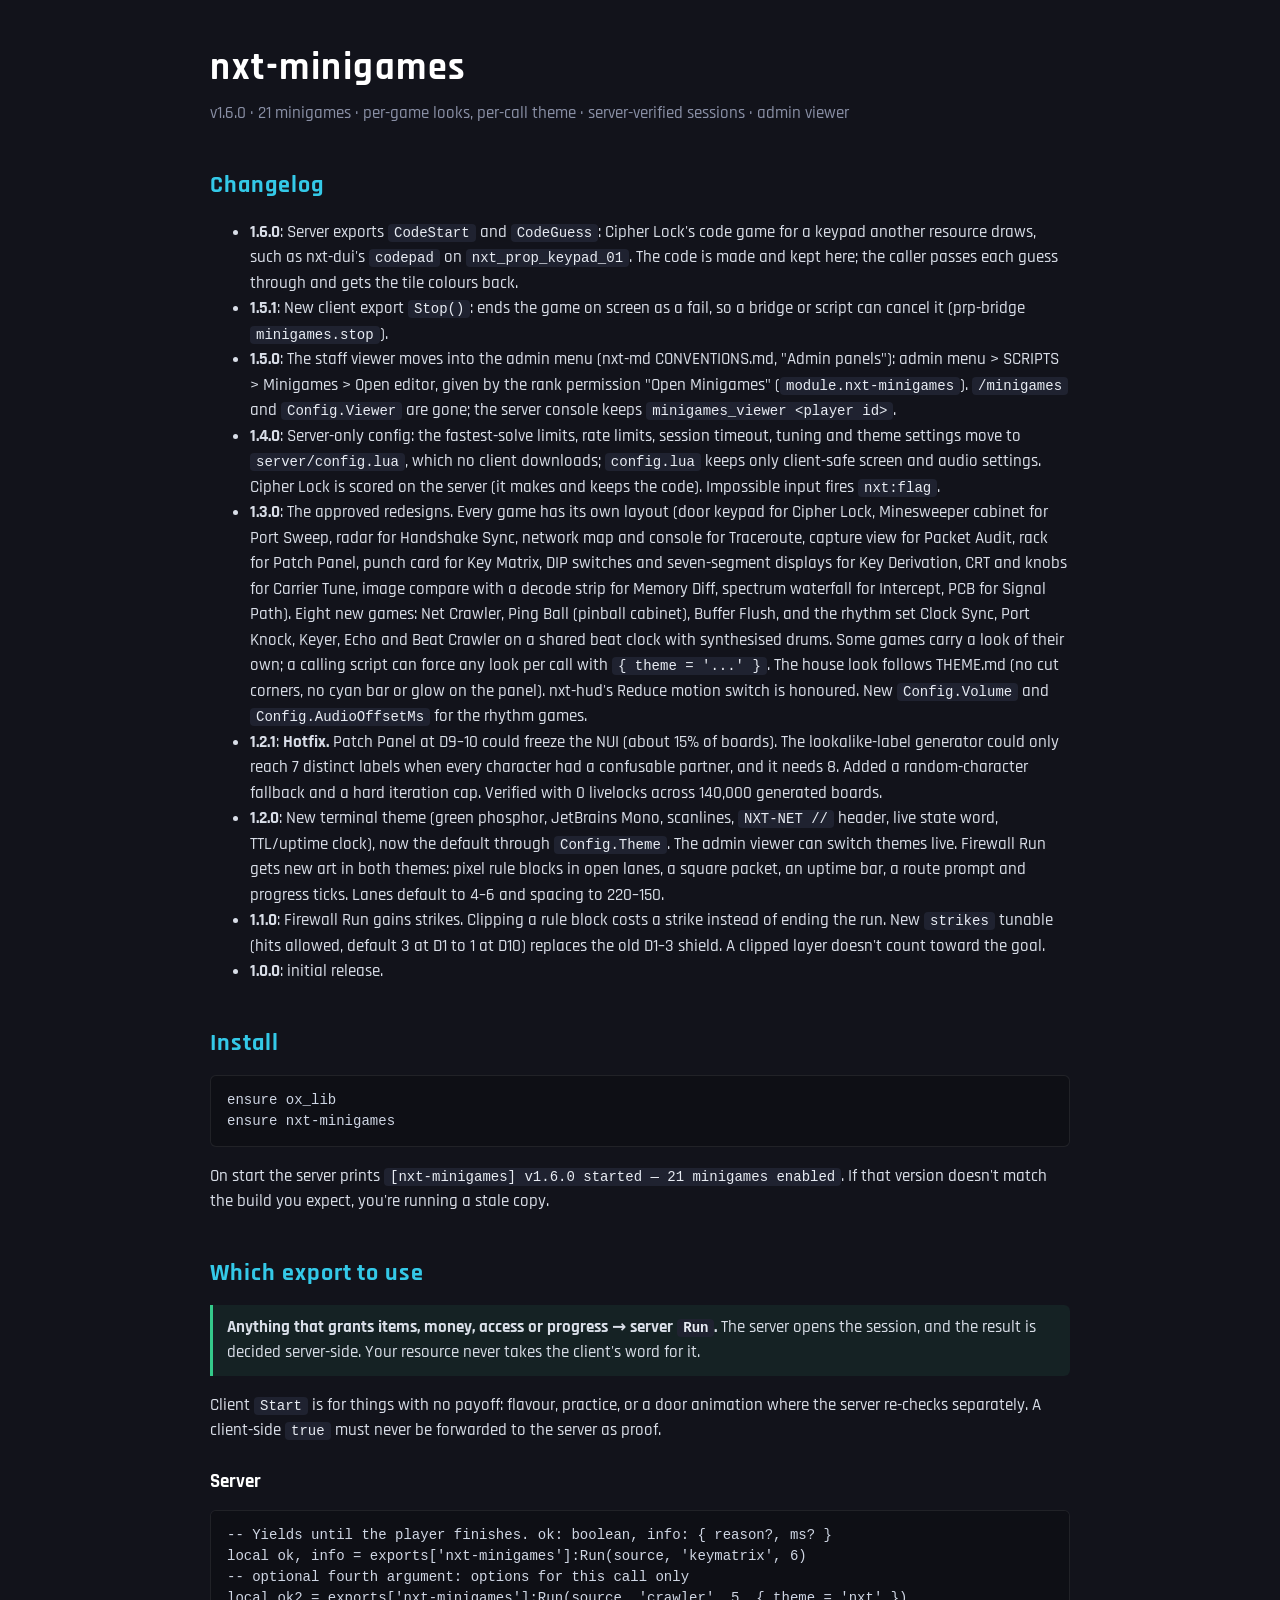
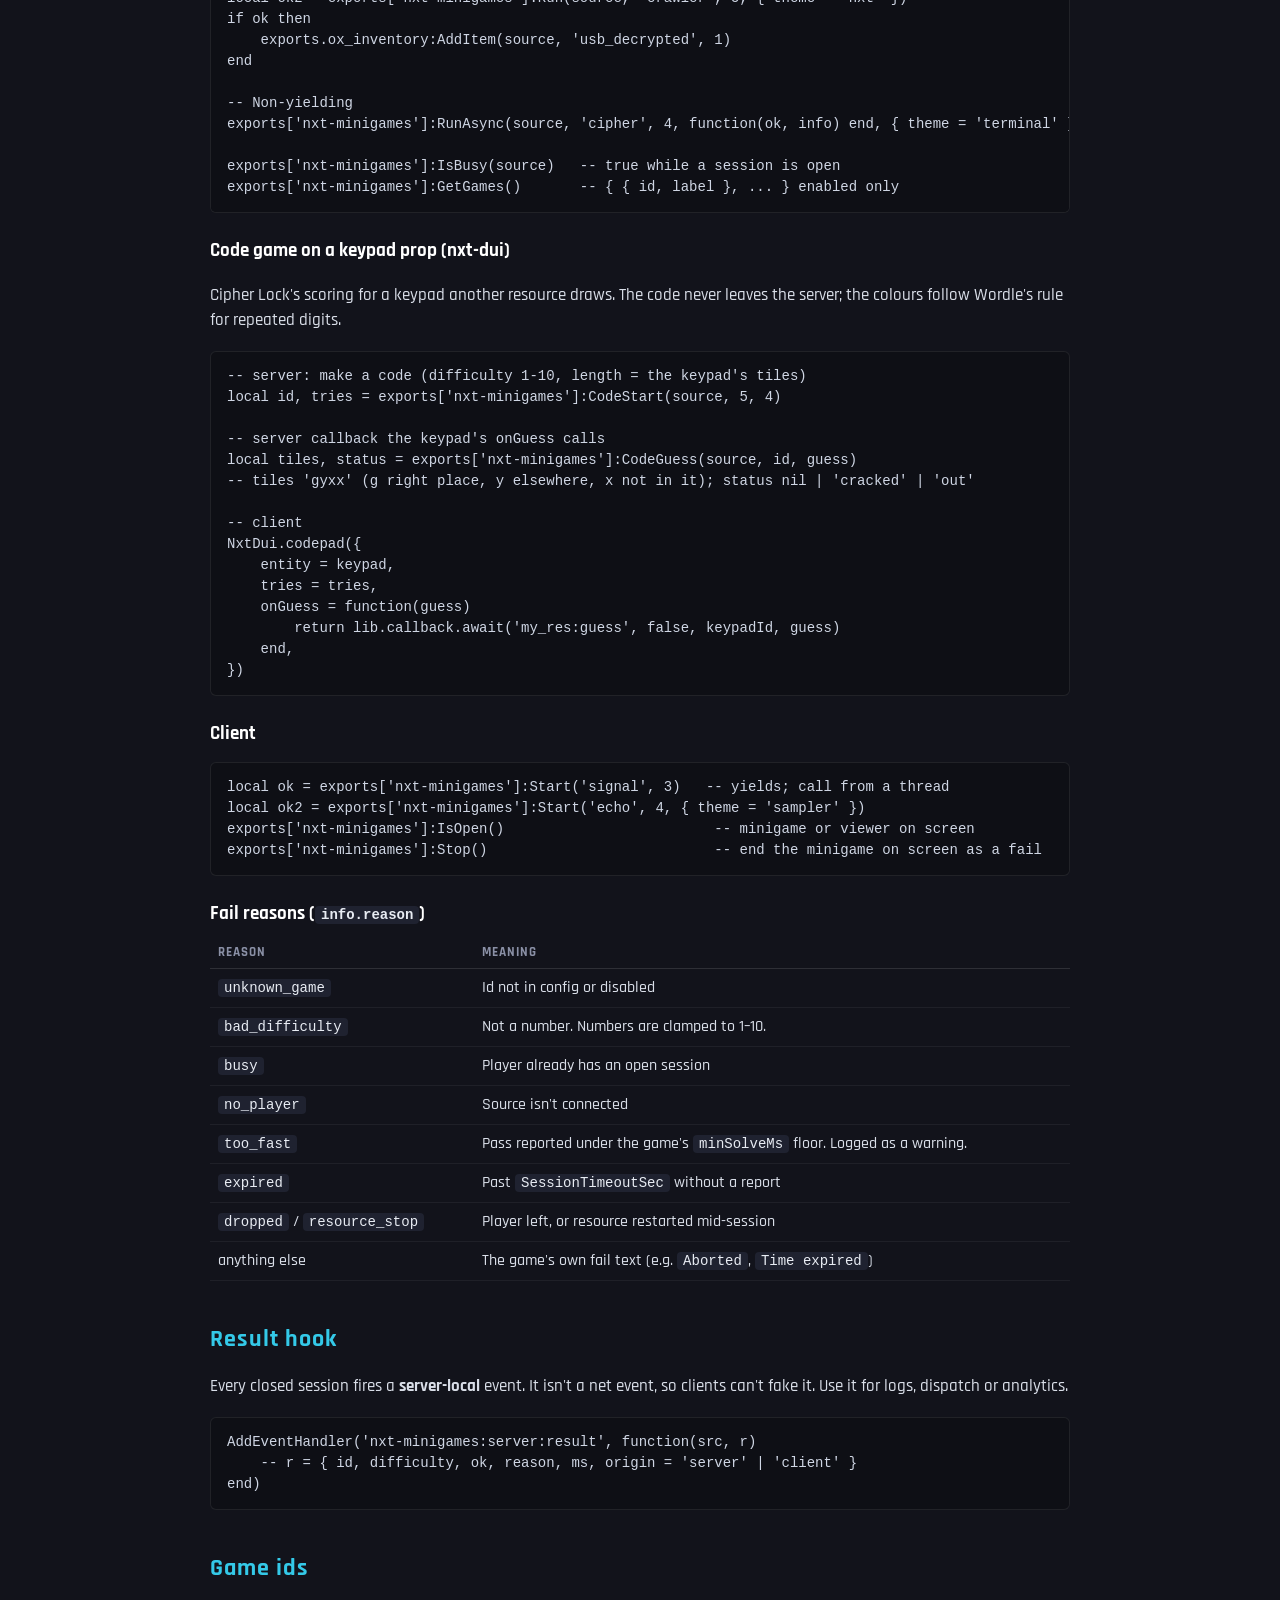
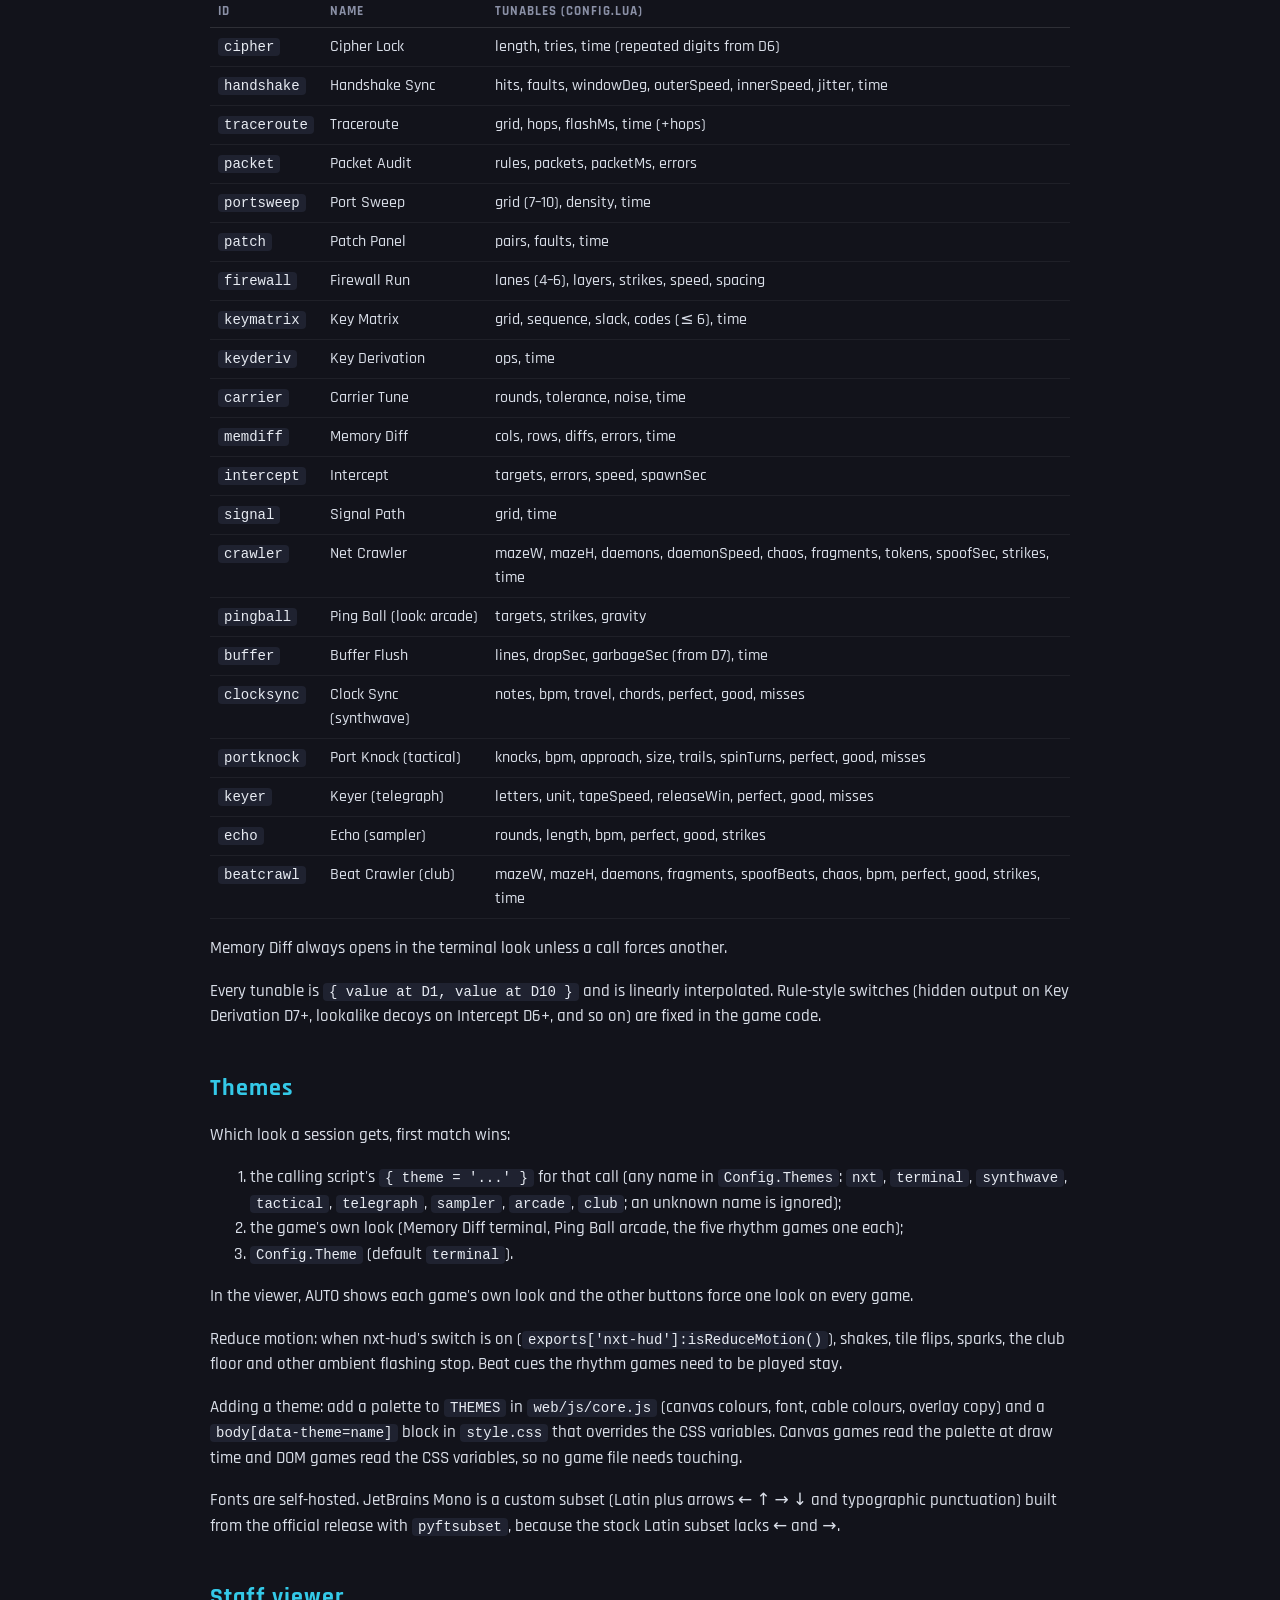
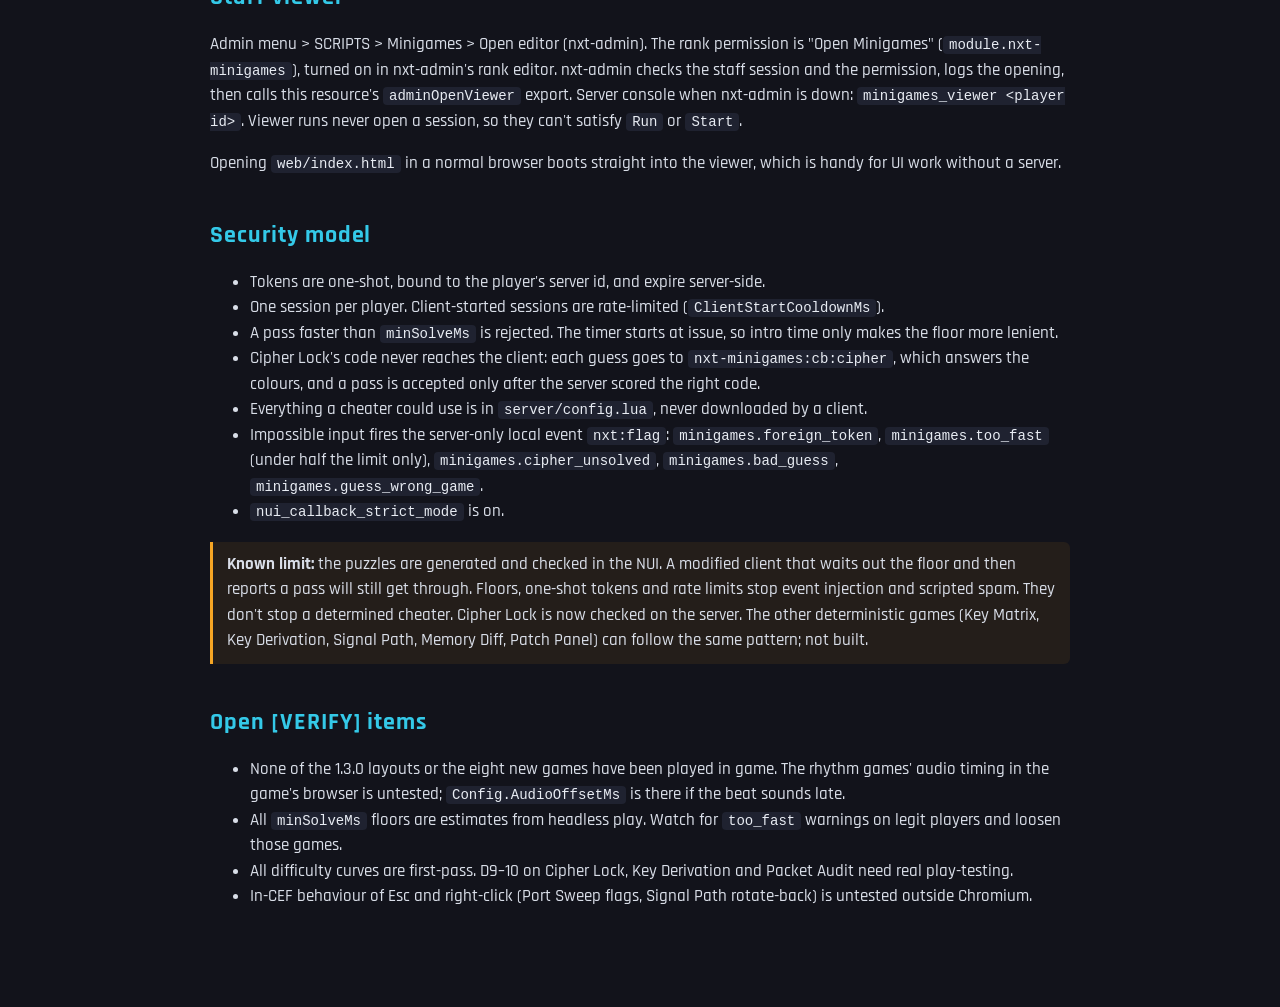
==== commit 83c2323c: "1.6.0: CodeStart / CodeGuess, Cipher Lock's code game for keypad props Server exports for a keypad a" ====
--- a/docs/reference.html
+++ b/docs/reference.html
@@ -16,10 +16,11 @@
 .ok{border-left:3px solid #34c98a;background:rgba(52,201,138,.08);padding:10px 14px;border-radius:0 6px 6px 0;margin:14px 0}
 </style></head><body><main>
 <h1>nxt-minigames</h1>
-<p class="sub">v1.5.1 · 21 minigames · per-game looks, per-call theme · server-verified sessions · admin viewer</p>
+<p class="sub">v1.6.0 · 21 minigames · per-game looks, per-call theme · server-verified sessions · admin viewer</p>
 
 <h2>Changelog</h2>
-<ul><li><b>1.5.1</b>: New client export <code>Stop()</code>: ends the game on screen as a fail, so a bridge or script can cancel it (prp-bridge <code>minigames.stop</code>).</li>
+<ul><li><b>1.6.0</b>: Server exports <code>CodeStart</code> and <code>CodeGuess</code>: Cipher Lock's code game for a keypad another resource draws, such as nxt-dui's <code>codepad</code> on <code>nxt_prop_keypad_01</code>. The code is made and kept here; the caller passes each guess through and gets the tile colours back.</li>
+<li><b>1.5.1</b>: New client export <code>Stop()</code>: ends the game on screen as a fail, so a bridge or script can cancel it (prp-bridge <code>minigames.stop</code>).</li>
 <li><b>1.5.0</b>: The staff viewer moves into the admin menu (nxt-md CONVENTIONS.md, "Admin panels"): admin menu &gt; SCRIPTS &gt; Minigames &gt; Open editor, given by the rank permission "Open Minigames" (<code>module.nxt-minigames</code>). <code>/minigames</code> and <code>Config.Viewer</code> are gone; the server console keeps <code>minigames_viewer &lt;player id&gt;</code>.</li>
 <li><b>1.4.0</b>: Server-only config: the fastest-solve limits, rate limits, session timeout, tuning and theme settings move to <code>server/config.lua</code>, which no client downloads; <code>config.lua</code> keeps only client-safe screen and audio settings. Cipher Lock is scored on the server (it makes and keeps the code). Impossible input fires <code>nxt:flag</code>.</li>
 <li><b>1.3.0</b>: The approved redesigns. Every game has its own layout (door keypad for Cipher Lock, Minesweeper cabinet for Port Sweep, radar for Handshake Sync, network map and console for Traceroute, capture view for Packet Audit, rack for Patch Panel, punch card for Key Matrix, DIP switches and seven-segment displays for Key Derivation, CRT and knobs for Carrier Tune, image compare with a decode strip for Memory Diff, spectrum waterfall for Intercept, PCB for Signal Path). Eight new games: Net Crawler, Ping Ball (pinball cabinet), Buffer Flush, and the rhythm set Clock Sync, Port Knock, Keyer, Echo and Beat Crawler on a shared beat clock with synthesised drums. Some games carry a look of their own; a calling script can force any look per call with <code>{ theme = '...' }</code>. The house look follows THEME.md (no cut corners, no cyan bar or glow on the panel). nxt-hud's Reduce motion switch is honoured. New <code>Config.Volume</code> and <code>Config.AudioOffsetMs</code> for the rhythm games.</li>
@@ -30,7 +31,7 @@
 <h2>Install</h2>
 <pre>ensure ox_lib
 ensure nxt-minigames</pre>
-<p>On start the server prints <code>[nxt-minigames] v1.5.1 started — 21 minigames enabled</code>. If that version doesn't match the build you expect, you're running a stale copy.</p>
+<p>On start the server prints <code>[nxt-minigames] v1.6.0 started — 21 minigames enabled</code>. If that version doesn't match the build you expect, you're running a stale copy.</p>
 
 <h2>Which export to use</h2>
 <div class="ok"><b>Anything that grants items, money, access or progress → server <code>Run</code>.</b> The server opens the session, and the result is decided server-side. Your resource never takes the client's word for it.</div>
@@ -50,6 +51,24 @@
 
 exports['nxt-minigames']:IsBusy(source)   -- true while a session is open
 exports['nxt-minigames']:GetGames()       -- { { id, label }, ... } enabled only</pre>
+
+<h3>Code game on a keypad prop (nxt-dui)</h3>
+<p>Cipher Lock's scoring for a keypad another resource draws. The code never leaves the server; the colours follow Wordle's rule for repeated digits.</p>
+<pre>-- server: make a code (difficulty 1-10, length = the keypad's tiles)
+local id, tries = exports['nxt-minigames']:CodeStart(source, 5, 4)
+
+-- server callback the keypad's onGuess calls
+local tiles, status = exports['nxt-minigames']:CodeGuess(source, id, guess)
+-- tiles 'gyxx' (g right place, y elsewhere, x not in it); status nil | 'cracked' | 'out'
+
+-- client
+NxtDui.codepad({
+    entity = keypad,
+    tries = tries,
+    onGuess = function(guess)
+        return lib.callback.await('my_res:guess', false, keypadId, guess)
+    end,
+})</pre>
 
 <h3>Client</h3>
 <pre>local ok = exports['nxt-minigames']:Start('signal', 3)   -- yields; call from a thread
